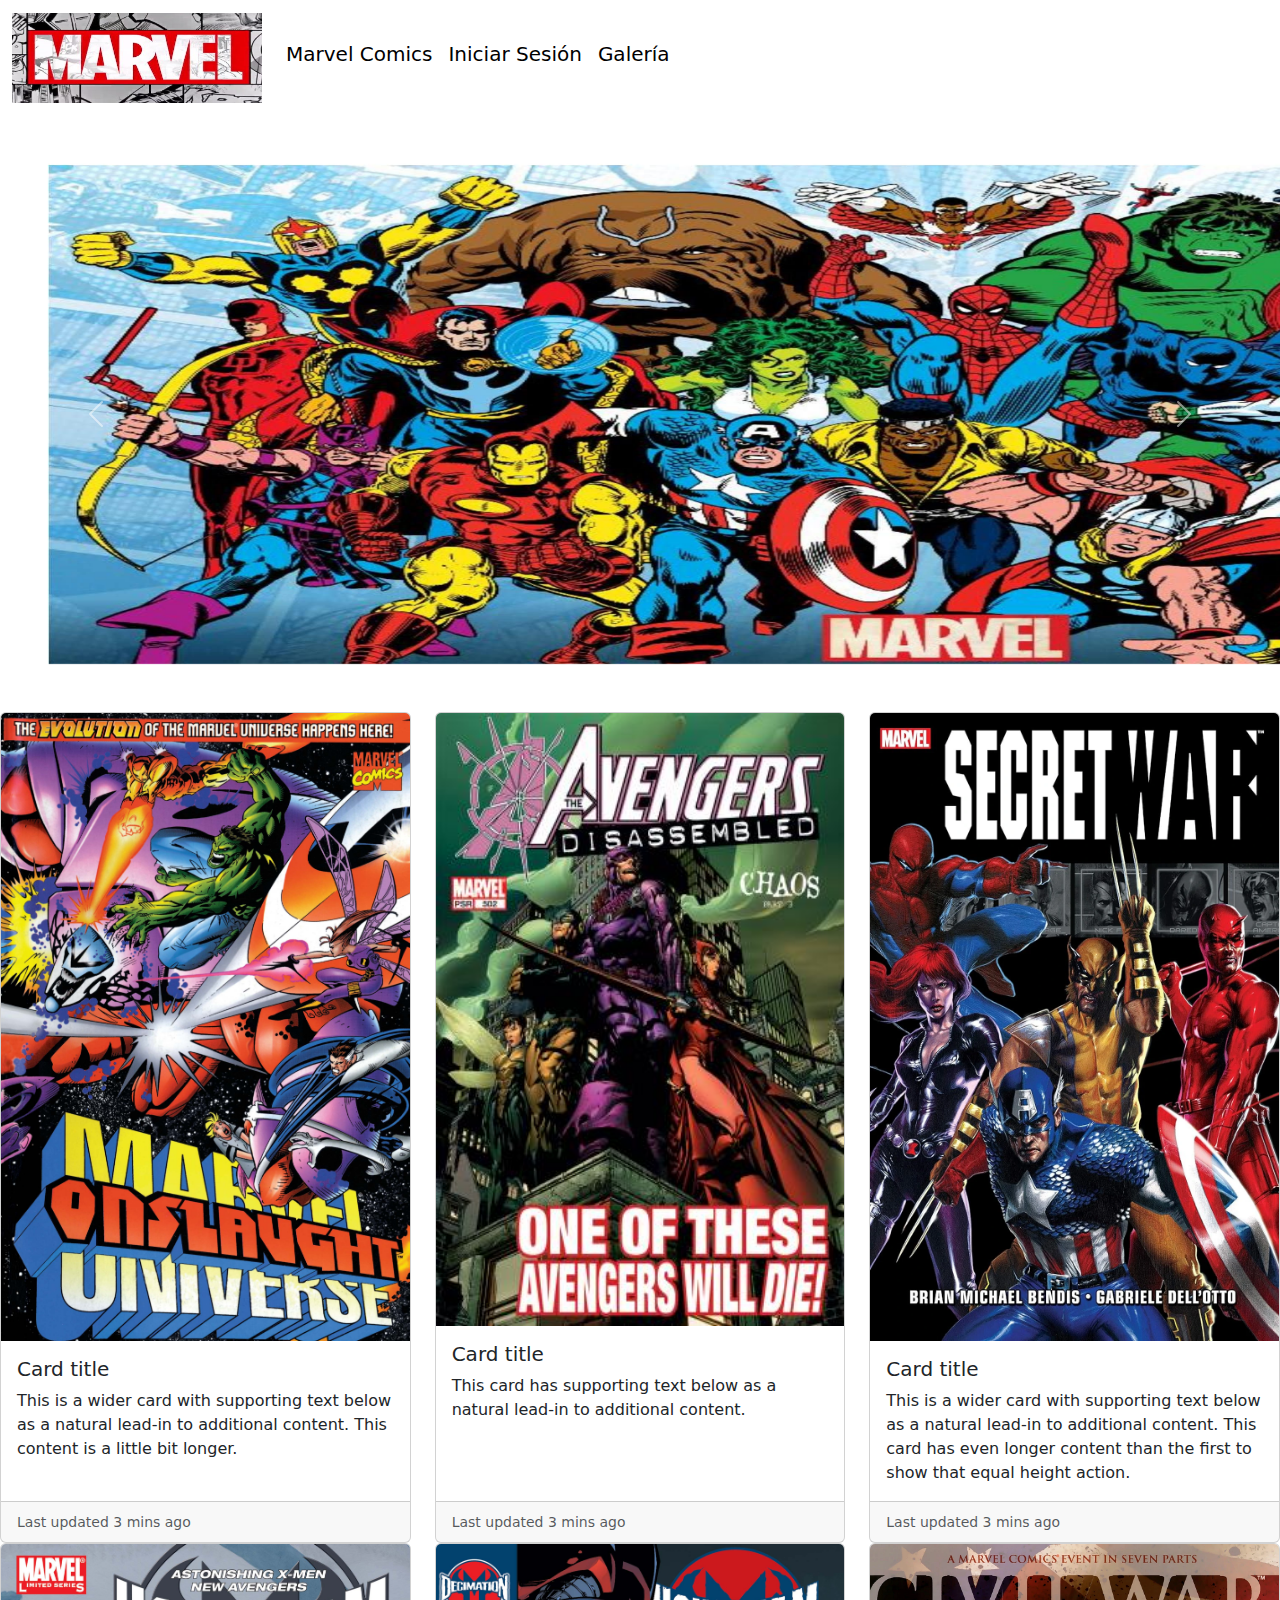
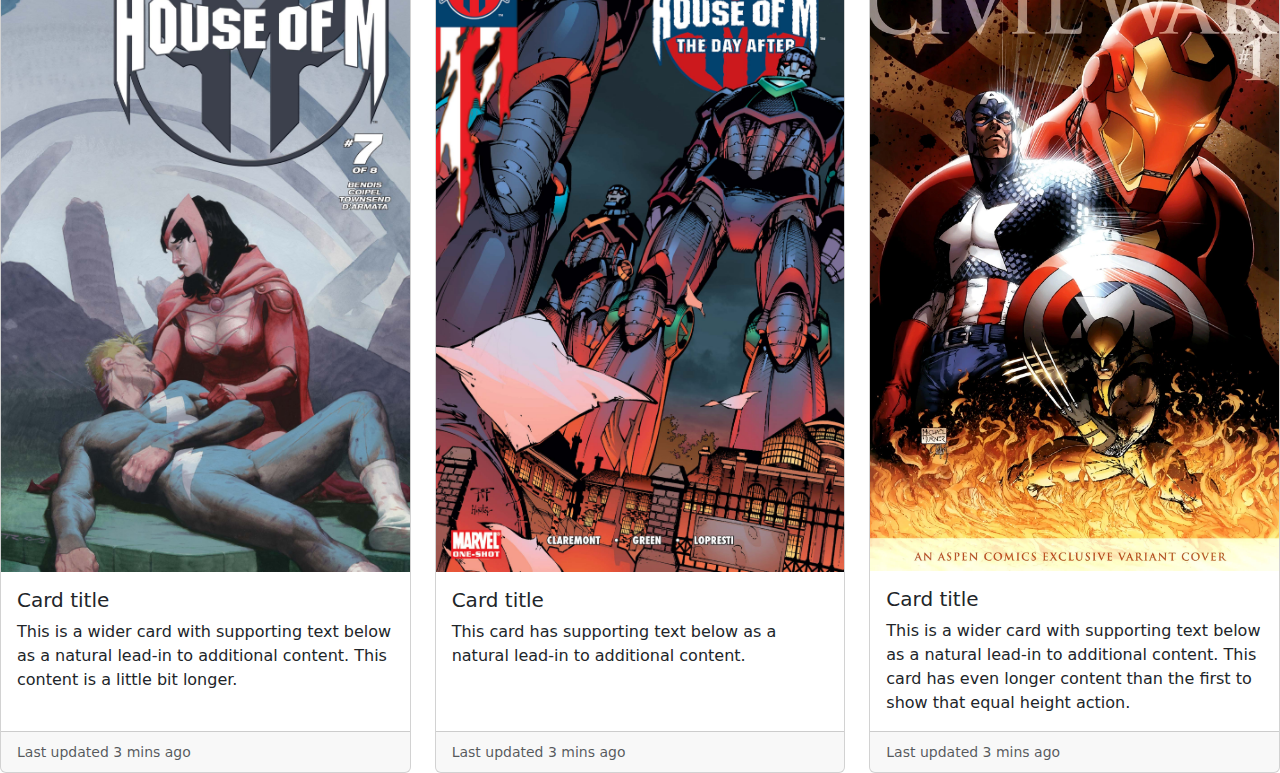
==== galeria.html @ 68b7de17 "Estructura base lista" ====
<!DOCTYPE html>
<html lang="en">
<head>
    <meta name="Authot" content="DCaceres"/>
    <meta charset="UTF-8">
    <meta name="viewport" content="width=device-width, initial-scale=1.0">
    <title>Index</title>
    <link href="css/estilos.css" rel="stylesheet"  type="text/css"/> 
    <link href="https://cdn.jsdelivr.net/npm/bootstrap@5.3.3/dist/css/bootstrap.min.css" rel="stylesheet" integrity="sha384-QWTKZyjpPEjISv5WaRU9OFeRpok6YctnYmDr5pNlyT2bRjXh0JMhjY6hW+ALEwIH" crossorigin="anonymous"/>
</head>
<body>

  <nav class="navbar navbar-expand-lg bg-white" >
    <div class="container-fluid">
      <a class="navbar-brand" href="index.html">
        <img src="imagenes/logo.jpg" width="250" height="90"/>
      </a>
      <button class="navbar-toggler" type="button" data-bs-toggle="collapse" data-bs-target="#navbarNavAltMarkup" aria-controls="navbarNavAltMarkup" aria-expanded="false" aria-label="Toggle navigation">
        <span class="navbar-toggler-icon"></span>
      </button>
      <div class="collapse navbar-collapse" id="navbarNavAltMarkup">
        <div class="navbar-nav">
          <a class="nav-link active"><h5>Marvel Comics</h5></a>
          <a class="nav-link active" href="login.html"><h5>Iniciar Sesión</h5></a>
          <a class="nav-link active" href="galeria.html"><h5>Galería</h5></a>
        </div>
      </div>
    </div>
  </nav>

  <div id="carouselExample" class="carousel slide">
    <div class="carousel-inner">
      <div class="carousel-item active p-5">
        <img src="imagenes/imagen1.jpg" width="1800" height="500"  alt="No encontrado">
      </div>
      <div class="carousel-item p-5">
        <img src="imagenes/imagen2.webp" width="1800" height="500" alt="No encontrado">
      </div>
      <div class="carousel-item p-5">
        <img src="imagenes/imagen3.jpg" width="1800" height="500" alt="No encontrado">
      </div>
    </div>
    <button class="carousel-control-prev" type="button" data-bs-target="#carouselExample" data-bs-slide="prev">
      <span class="carousel-control-prev-icon" aria-hidden="true"></span>
      <span class="visually-hidden">Previous</span>
    </button>
    <button class="carousel-control-next" type="button" data-bs-target="#carouselExample" data-bs-slide="next">
      <span class="carousel-control-next-icon" aria-hidden="true"></span>
      <span class="visually-hidden">Next</span>
    </button>
  </div>


  <div class="row row-cols-1 row-cols-md-3 g-4">
    <div class="col">
      <div class="card h-100">
        <img src="imagenes/productos/producto1.jpg" class="card-img-top" alt="...">
        <div class="card-body">
          <h5 class="card-title">Card title</h5>
          <p class="card-text">This is a wider card with supporting text below as a natural lead-in to additional content. This content is a little bit longer.</p>
        </div>
        <div class="card-footer">
          <small class="text-body-secondary">Last updated 3 mins ago</small>
        </div>
      </div>
    </div>
    <div class="col">
      <div class="card h-100">
        <img src="imagenes/productos/producto2.jpg" class="card-img-top" alt="...">
        <div class="card-body">
          <h5 class="card-title">Card title</h5>
          <p class="card-text">This card has supporting text below as a natural lead-in to additional content.</p>
        </div>
        <div class="card-footer">
          <small class="text-body-secondary">Last updated 3 mins ago</small>
        </div>
      </div>
    </div>
    <div class="col">
      <div class="card h-100">
        <img src="imagenes/productos/producto3.webp" class="card-img-top" alt="...">
        <div class="card-body">
          <h5 class="card-title">Card title</h5>
          <p class="card-text">This is a wider card with supporting text below as a natural lead-in to additional content. This card has even longer content than the first to show that equal height action.</p>
        </div>
        <div class="card-footer">
          <small class="text-body-secondary">Last updated 3 mins ago</small>
        </div>
      </div>
    </div>
  </div>

  <div class="row row-cols-1 row-cols-md-3 g-4">
    <div class="col">
      <div class="card h-100">
        <img src="imagenes/productos/producto4.jpg" class="card-img-top" alt="...">
        <div class="card-body">
          <h5 class="card-title">Card title</h5>
          <p class="card-text">This is a wider card with supporting text below as a natural lead-in to additional content. This content is a little bit longer.</p>
        </div>
        <div class="card-footer">
          <small class="text-body-secondary">Last updated 3 mins ago</small>
        </div>
      </div>
    </div>
    <div class="col">
      <div class="card h-100">
        <img src="imagenes/productos/producto5.jpg" class="card-img-top" alt="...">
        <div class="card-body">
          <h5 class="card-title">Card title</h5>
          <p class="card-text">This card has supporting text below as a natural lead-in to additional content.</p>
        </div>
        <div class="card-footer">
          <small class="text-body-secondary">Last updated 3 mins ago</small>
        </div>
      </div>
    </div>
    <div class="col">
      <div class="card h-100">
        <img src="imagenes/productos/producto6.webp" class="card-img-top" alt="...">
        <div class="card-body">
          <h5 class="card-title">Card title</h5>
          <p class="card-text">This is a wider card with supporting text below as a natural lead-in to additional content. This card has even longer content than the first to show that equal height action.</p>
        </div>
        <div class="card-footer">
          <small class="text-body-secondary">Last updated 3 mins ago</small>
        </div>
      </div>
    </div>
  </div>



    

    <script src="https://cdn.jsdelivr.net/npm/bootstrap@5.3.3/dist/js/bootstrap.bundle.min.js" integrity="sha384-YvpcrYf0tY3lHB60NNkmXc5s9fDVZLESaAA55NDzOxhy9GkcIdslK1eN7N6jIeHz" crossorigin="anonymous"></script>

</body>
</html>
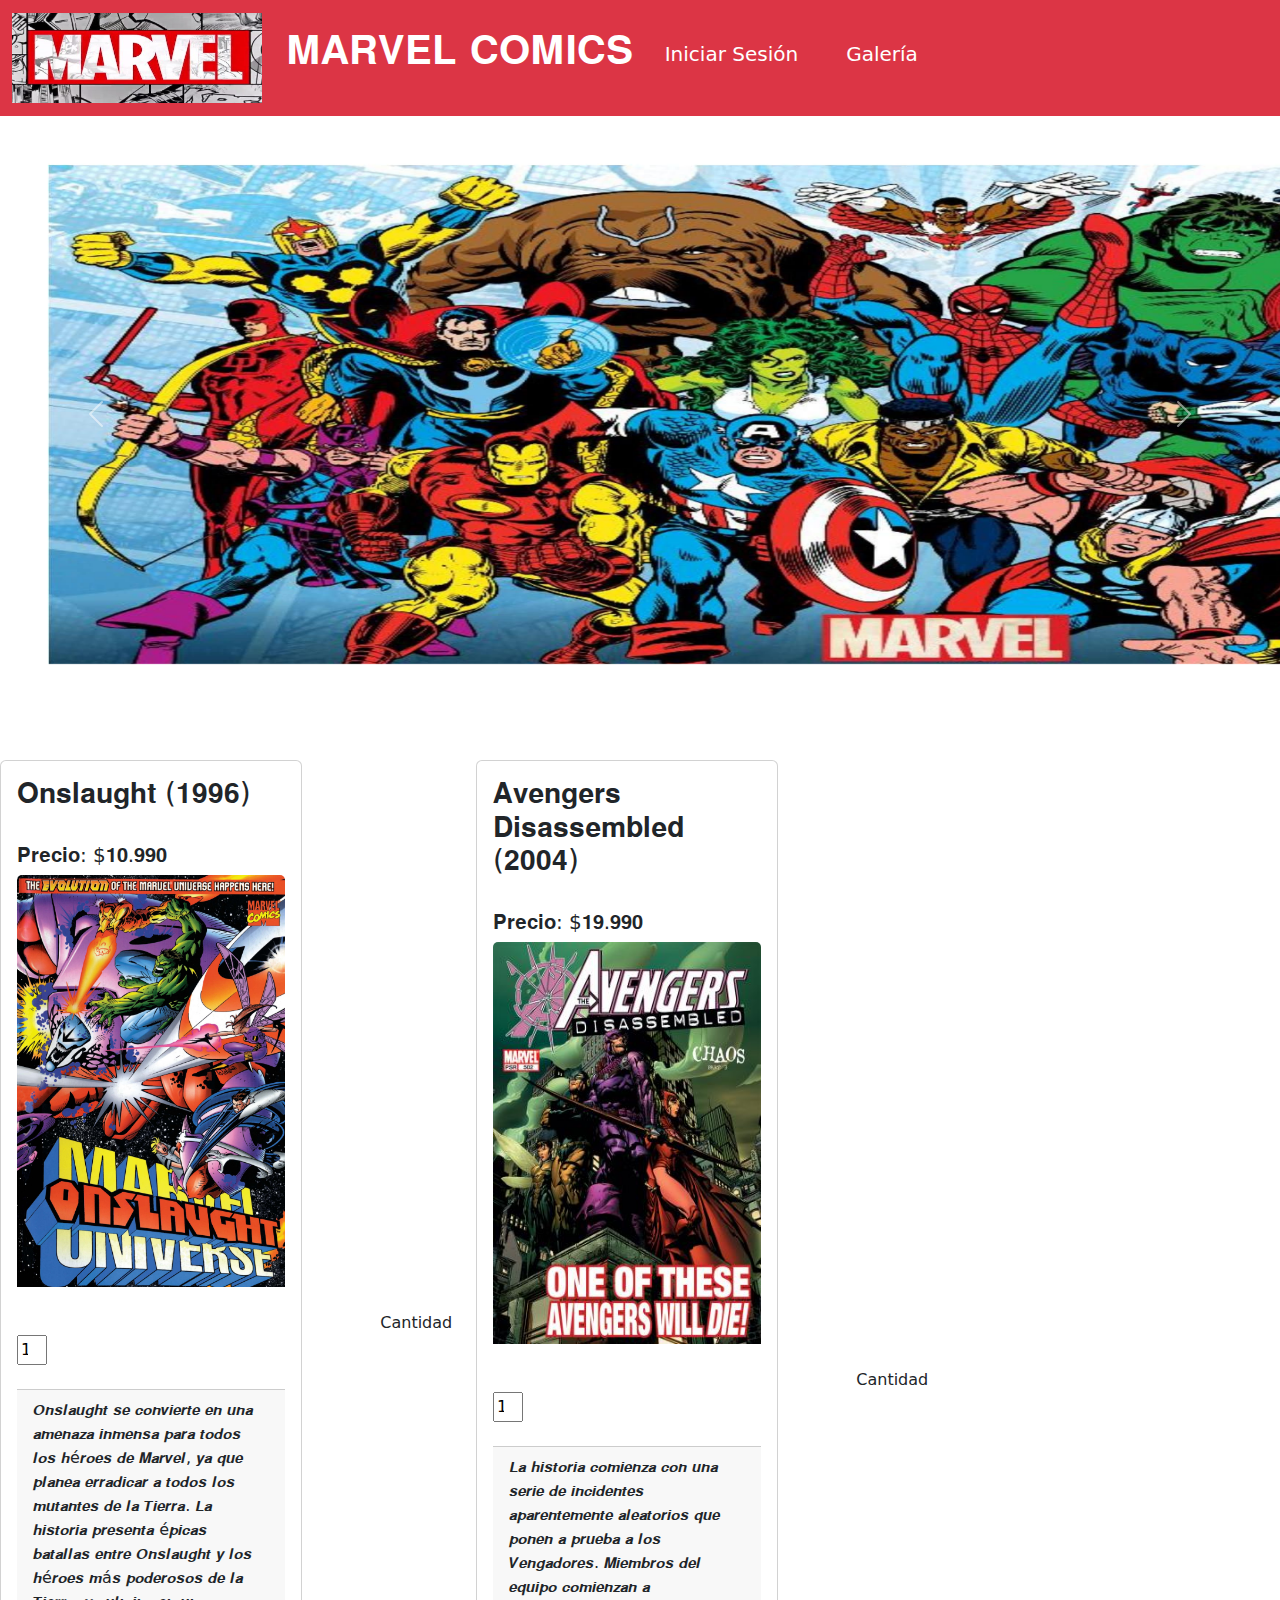
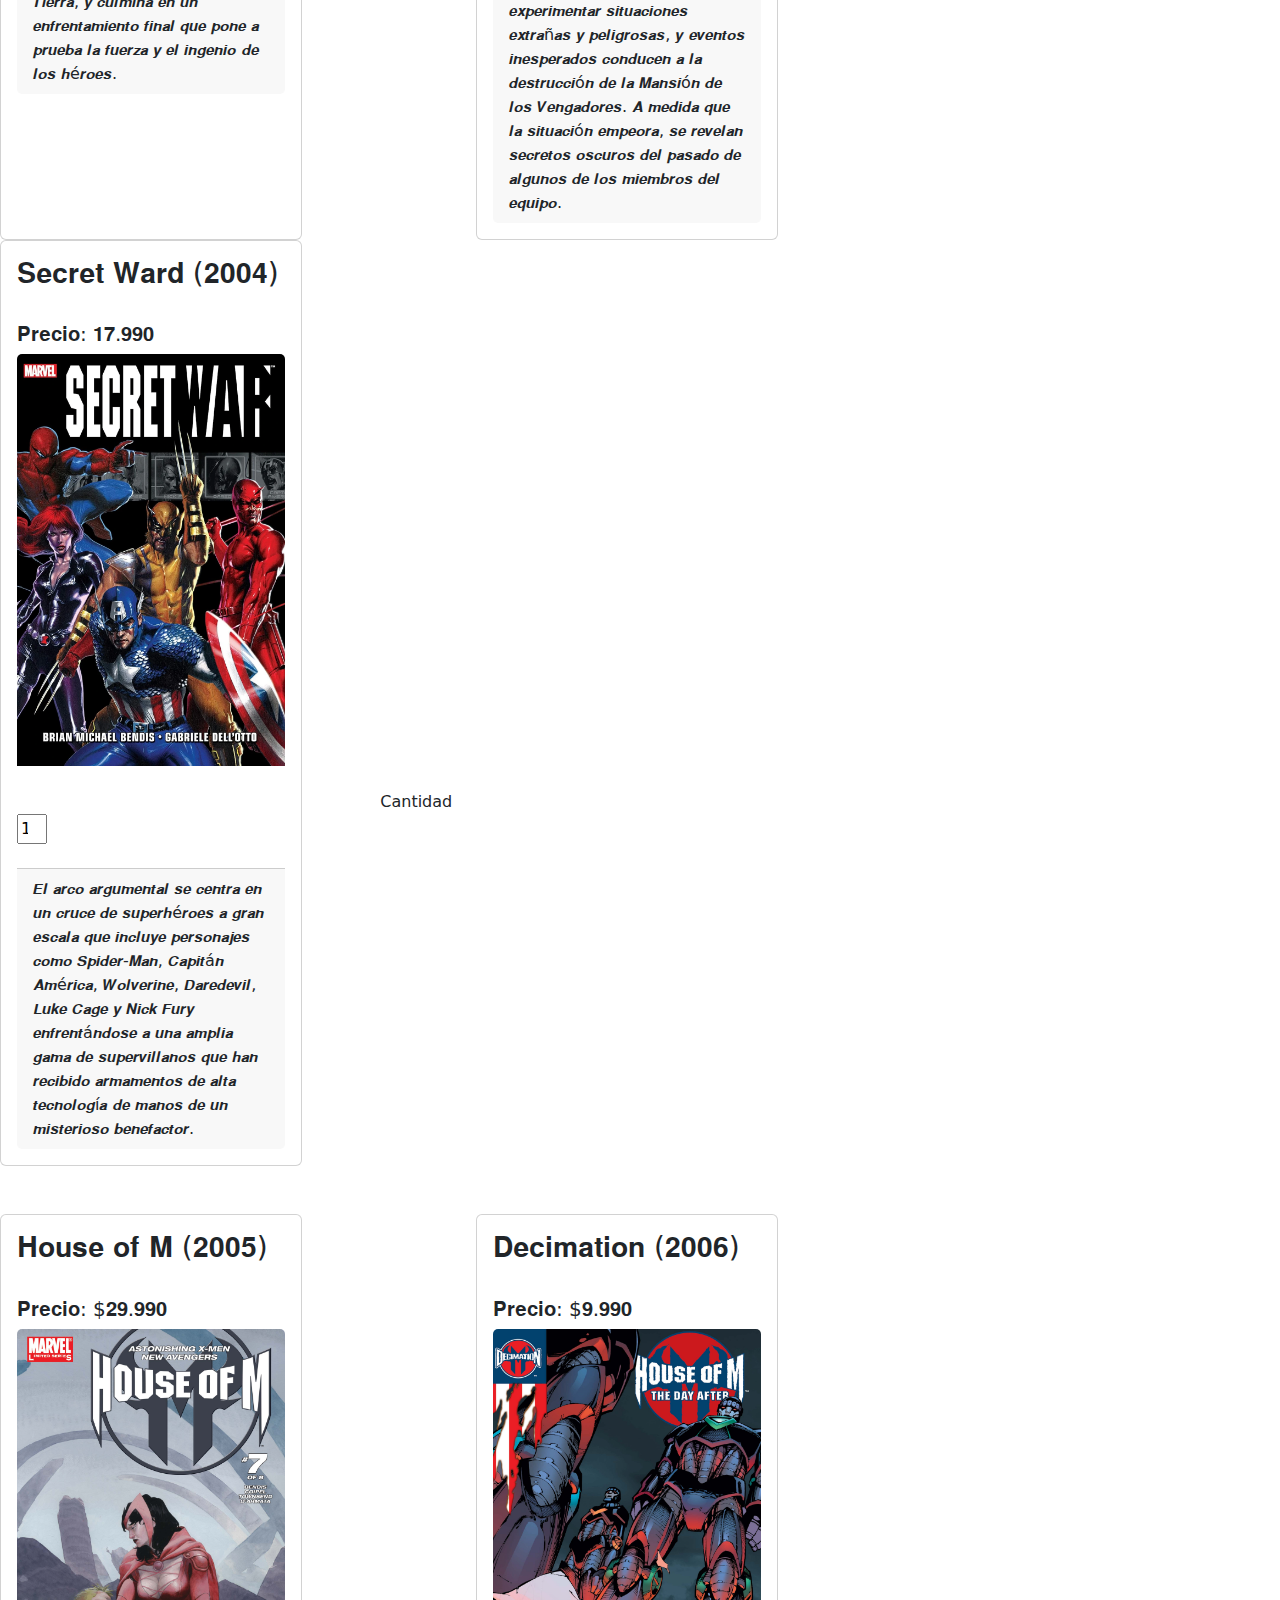
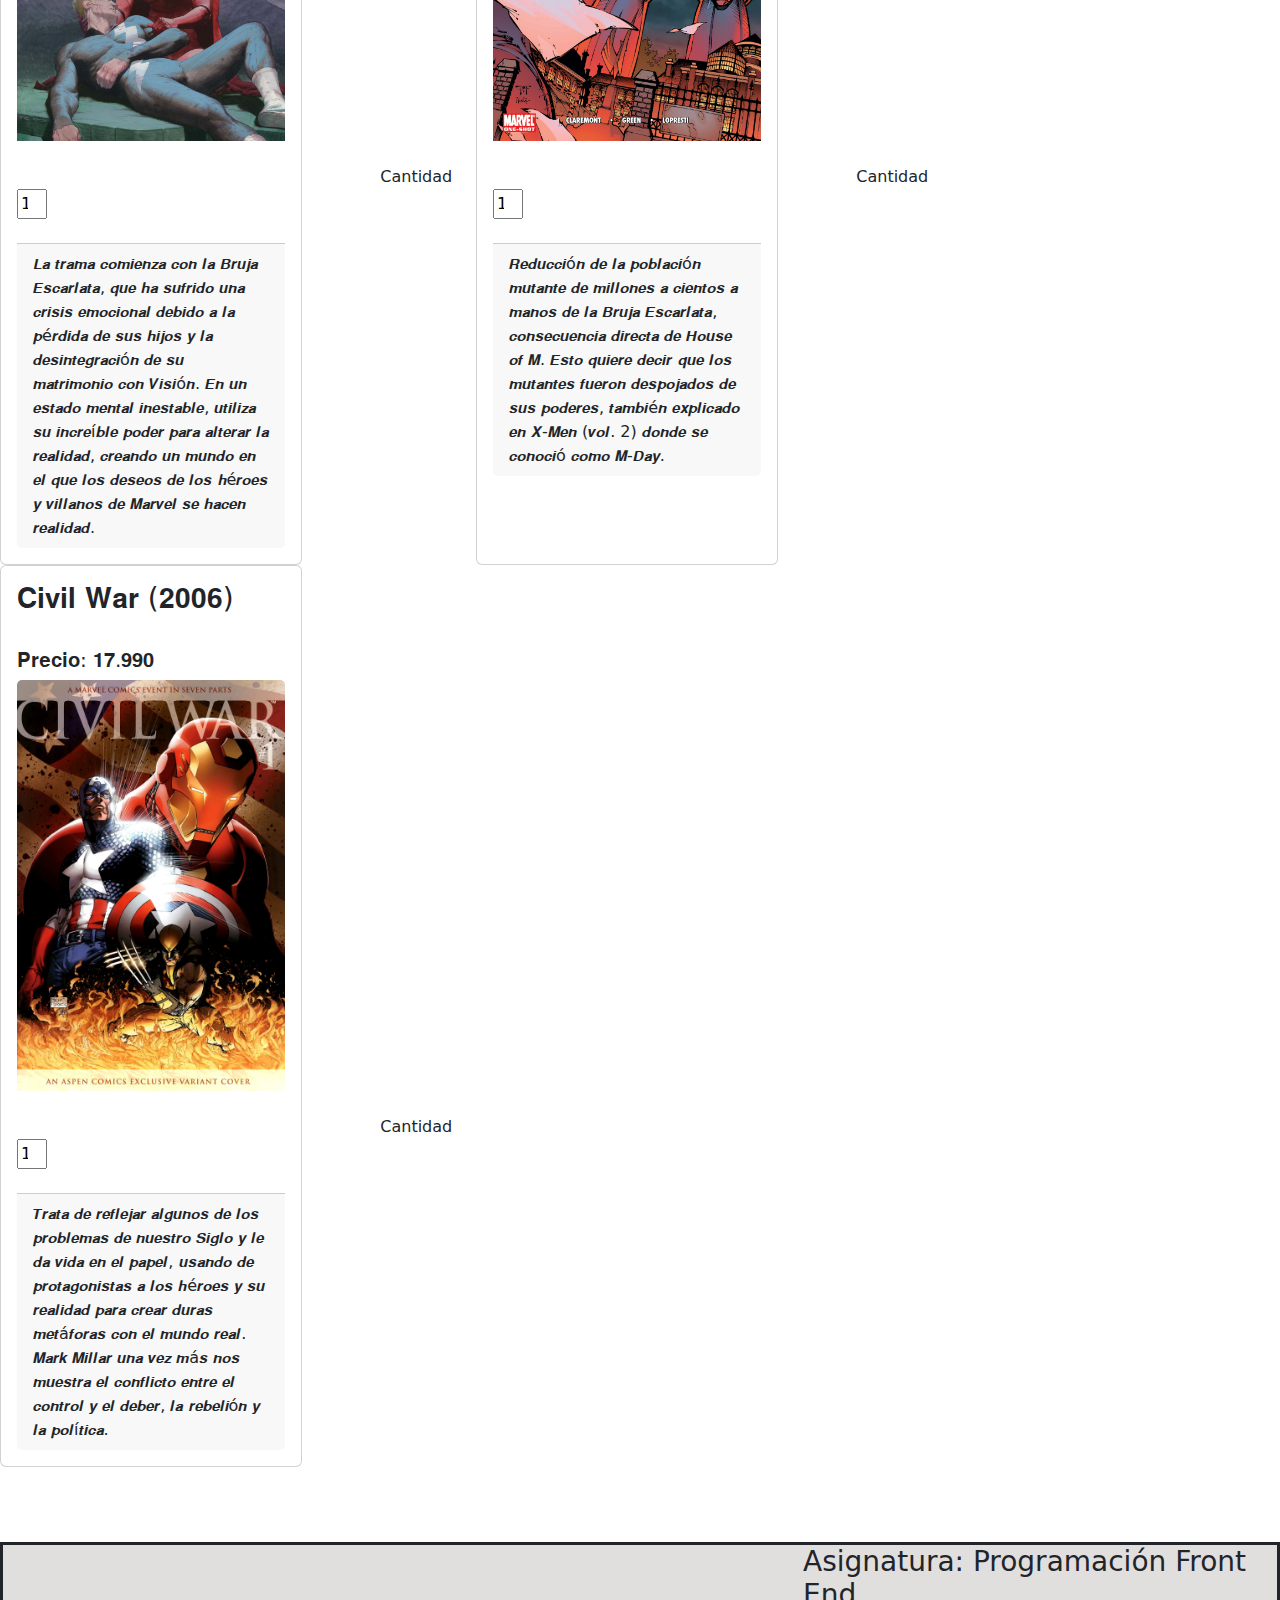
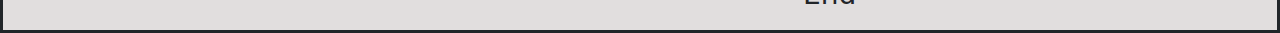
==== commit 0640d5f6: "Segundo Avance listo" ====
--- a/galeria.html
+++ b/galeria.html
@@ -10,7 +10,7 @@
 </head>
 <body>
 
-  <nav class="navbar navbar-expand-lg bg-white" >
+  <nav class="navbar navbar-expand-lg bg-danger" >
     <div class="container-fluid">
       <a class="navbar-brand" href="index.html">
         <img src="imagenes/logo.jpg" width="250" height="90"/>
@@ -20,9 +20,9 @@
       </button>
       <div class="collapse navbar-collapse" id="navbarNavAltMarkup">
         <div class="navbar-nav">
-          <a class="nav-link active"><h5>Marvel Comics</h5></a>
-          <a class="nav-link active" href="login.html"><h5>Iniciar Sesión</h5></a>
-          <a class="nav-link active" href="galeria.html"><h5>Galería</h5></a>
+          <a class="nav-link active text-white"><h1>𝐌𝐀𝐑𝐕𝐄𝐋 𝐂𝐎𝐌𝐈𝐂𝐒</h1></a>
+          <a class="nav-link active text-white p-4" href="login.html"><h5>Iniciar Sesión</h5></a>
+          <a class="nav-link active text-white p-4" href="galeria.html"><h5>Galería</h5></a>
         </div>
       </div>
     </div>
@@ -51,79 +51,121 @@
   </div>
 
 
-  <div class="row row-cols-1 row-cols-md-3 g-4">
+  <div class="row row-cols-1 row-cols-md-4 pt-5">
     <div class="col">
       <div class="card h-100">
-        <img src="imagenes/productos/producto1.jpg" class="card-img-top" alt="...">
         <div class="card-body">
-          <h5 class="card-title">Card title</h5>
-          <p class="card-text">This is a wider card with supporting text below as a natural lead-in to additional content. This content is a little bit longer.</p>
+          <h3 class="card-title">𝐎𝐧𝐬𝐥𝐚𝐮𝐠𝐡𝐭 (𝟏𝟗𝟗𝟔)</h3>
+          <br>
+          <h5 class="car text">𝐏𝐫𝐞𝐜𝐢𝐨: $𝟏𝟎.𝟗𝟗𝟎</h5>
+        <img src="imagenes/productos/producto1.jpg" class="card-img-top" alt="No encontrado">
+        <br>
+        <br>
+        <label for="cantidad">⠀⠀⠀⠀⠀⠀⠀⠀⠀⠀⠀⠀⠀⠀⠀⠀⠀⠀⠀⠀⠀⠀⠀⠀⠀⠀⠀⠀⠀⠀⠀Cantidad</label>
+        <input type="number" id="cantidad" name="cantidad" min="1" value="1" style="width: 30px;">
+        <br>
+        <br>
+        <div class="card-footer">
+          <p class="card-text">𝙊𝙣𝙨𝙡𝙖𝙪𝙜𝙝𝙩 𝙨𝙚 𝙘𝙤𝙣𝙫𝙞𝙚𝙧𝙩𝙚 𝙚𝙣 𝙪𝙣𝙖 𝙖𝙢𝙚𝙣𝙖𝙯𝙖 𝙞𝙣𝙢𝙚𝙣𝙨𝙖 𝙥𝙖𝙧𝙖 𝙩𝙤𝙙𝙤𝙨 𝙡𝙤𝙨 𝙝é𝙧𝙤𝙚𝙨 𝙙𝙚 𝙈𝙖𝙧𝙫𝙚𝙡, 𝙮𝙖 𝙦𝙪𝙚 𝙥𝙡𝙖𝙣𝙚𝙖 𝙚𝙧𝙧𝙖𝙙𝙞𝙘𝙖𝙧 𝙖 𝙩𝙤𝙙𝙤𝙨 𝙡𝙤𝙨 𝙢𝙪𝙩𝙖𝙣𝙩𝙚𝙨 𝙙𝙚 𝙡𝙖 𝙏𝙞𝙚𝙧𝙧𝙖. 𝙇𝙖 𝙝𝙞𝙨𝙩𝙤𝙧𝙞𝙖 𝙥𝙧𝙚𝙨𝙚𝙣𝙩𝙖 é𝙥𝙞𝙘𝙖𝙨 𝙗𝙖𝙩𝙖𝙡𝙡𝙖𝙨 𝙚𝙣𝙩𝙧𝙚 𝙊𝙣𝙨𝙡𝙖𝙪𝙜𝙝𝙩 𝙮 𝙡𝙤𝙨 𝙝é𝙧𝙤𝙚𝙨 𝙢á𝙨 𝙥𝙤𝙙𝙚𝙧𝙤𝙨𝙤𝙨 𝙙𝙚 𝙡𝙖 𝙏𝙞𝙚𝙧𝙧𝙖, 𝙮 𝙘𝙪𝙡𝙢𝙞𝙣𝙖 𝙚𝙣 𝙪𝙣 𝙚𝙣𝙛𝙧𝙚𝙣𝙩𝙖𝙢𝙞𝙚𝙣𝙩𝙤 𝙛𝙞𝙣𝙖𝙡 𝙦𝙪𝙚 𝙥𝙤𝙣𝙚 𝙖 𝙥𝙧𝙪𝙚𝙗𝙖 𝙡𝙖 𝙛𝙪𝙚𝙧𝙯𝙖 𝙮 𝙚𝙡 𝙞𝙣𝙜𝙚𝙣𝙞𝙤 𝙙𝙚 𝙡𝙤𝙨 𝙝é𝙧𝙤𝙚𝙨.</p>
         </div>
-        <div class="card-footer">
-          <small class="text-body-secondary">Last updated 3 mins ago</small>
         </div>
       </div>
     </div>
     <div class="col">
       <div class="card h-100">
-        <img src="imagenes/productos/producto2.jpg" class="card-img-top" alt="...">
         <div class="card-body">
-          <h5 class="card-title">Card title</h5>
-          <p class="card-text">This card has supporting text below as a natural lead-in to additional content.</p>
-        </div>
-        <div class="card-footer">
-          <small class="text-body-secondary">Last updated 3 mins ago</small>
+          <h3 class="card-title">𝐀𝐯𝐞𝐧𝐠𝐞𝐫𝐬 𝐃𝐢𝐬𝐚𝐬𝐬𝐞𝐦𝐛𝐥𝐞𝐝 (𝟐𝟎𝟎𝟒)</h3>
+          <br>
+          <h5 class="car text">𝐏𝐫𝐞𝐜𝐢𝐨: $𝟏𝟗.𝟗𝟗𝟎</h5>
+        <img src="imagenes/productos/producto2.jpg" class="card-img-top" alt="No encontrado">
+        <br>
+        <br>
+        <label for="cantidad">⠀⠀⠀⠀⠀⠀⠀⠀⠀⠀⠀⠀⠀⠀⠀⠀⠀⠀⠀⠀⠀⠀⠀⠀⠀⠀⠀⠀⠀⠀⠀Cantidad</label>
+        <input type="number" id="cantidad" name="cantidad" min="1" value="1" style="width: 30px;">
+        <br>
+        <br>
+          <div class="card-footer">
+            <p class="card-text">𝙇𝙖 𝙝𝙞𝙨𝙩𝙤𝙧𝙞𝙖 𝙘𝙤𝙢𝙞𝙚𝙣𝙯𝙖 𝙘𝙤𝙣 𝙪𝙣𝙖 𝙨𝙚𝙧𝙞𝙚 𝙙𝙚 𝙞𝙣𝙘𝙞𝙙𝙚𝙣𝙩𝙚𝙨 𝙖𝙥𝙖𝙧𝙚𝙣𝙩𝙚𝙢𝙚𝙣𝙩𝙚 𝙖𝙡𝙚𝙖𝙩𝙤𝙧𝙞𝙤𝙨 𝙦𝙪𝙚 𝙥𝙤𝙣𝙚𝙣 𝙖 𝙥𝙧𝙪𝙚𝙗𝙖 𝙖 𝙡𝙤𝙨 𝙑𝙚𝙣𝙜𝙖𝙙𝙤𝙧𝙚𝙨. 𝙈𝙞𝙚𝙢𝙗𝙧𝙤𝙨 𝙙𝙚𝙡 𝙚𝙦𝙪𝙞𝙥𝙤 𝙘𝙤𝙢𝙞𝙚𝙣𝙯𝙖𝙣 𝙖 𝙚𝙭𝙥𝙚𝙧𝙞𝙢𝙚𝙣𝙩𝙖𝙧 𝙨𝙞𝙩𝙪𝙖𝙘𝙞𝙤𝙣𝙚𝙨 𝙚𝙭𝙩𝙧𝙖ñ𝙖𝙨 𝙮 𝙥𝙚𝙡𝙞𝙜𝙧𝙤𝙨𝙖𝙨, 𝙮 𝙚𝙫𝙚𝙣𝙩𝙤𝙨 𝙞𝙣𝙚𝙨𝙥𝙚𝙧𝙖𝙙𝙤𝙨 𝙘𝙤𝙣𝙙𝙪𝙘𝙚𝙣 𝙖 𝙡𝙖 𝙙𝙚𝙨𝙩𝙧𝙪𝙘𝙘𝙞ó𝙣 𝙙𝙚 𝙡𝙖 𝙈𝙖𝙣𝙨𝙞ó𝙣 𝙙𝙚 𝙡𝙤𝙨 𝙑𝙚𝙣𝙜𝙖𝙙𝙤𝙧𝙚𝙨. 𝘼 𝙢𝙚𝙙𝙞𝙙𝙖 𝙦𝙪𝙚 𝙡𝙖 𝙨𝙞𝙩𝙪𝙖𝙘𝙞ó𝙣 𝙚𝙢𝙥𝙚𝙤𝙧𝙖, 𝙨𝙚 𝙧𝙚𝙫𝙚𝙡𝙖𝙣 𝙨𝙚𝙘𝙧𝙚𝙩𝙤𝙨 𝙤𝙨𝙘𝙪𝙧𝙤𝙨 𝙙𝙚𝙡 𝙥𝙖𝙨𝙖𝙙𝙤 𝙙𝙚 𝙖𝙡𝙜𝙪𝙣𝙤𝙨 𝙙𝙚 𝙡𝙤𝙨 𝙢𝙞𝙚𝙢𝙗𝙧𝙤𝙨 𝙙𝙚𝙡 𝙚𝙦𝙪𝙞𝙥𝙤.</p>
+          </div>
         </div>
       </div>
     </div>
     <div class="col">
       <div class="card h-100">
-        <img src="imagenes/productos/producto3.webp" class="card-img-top" alt="...">
         <div class="card-body">
-          <h5 class="card-title">Card title</h5>
-          <p class="card-text">This is a wider card with supporting text below as a natural lead-in to additional content. This card has even longer content than the first to show that equal height action.</p>
+          <h3 class="card-title">𝐒𝐞𝐜𝐫𝐞𝐭 𝐖𝐚𝐫𝐝 (𝟐𝟎𝟎𝟒)</h3>
+          <br>
+          <h5 class="car text">𝐏𝐫𝐞𝐜𝐢𝐨: 𝟏𝟕.𝟗𝟗𝟎</h5>
+        <img src="imagenes/productos/producto3.webp" class="card-img-top" alt="No encontrado">
+        <br>
+        <br>
+        <label for="cantidad">⠀⠀⠀⠀⠀⠀⠀⠀⠀⠀⠀⠀⠀⠀⠀⠀⠀⠀⠀⠀⠀⠀⠀⠀⠀⠀⠀⠀⠀⠀⠀Cantidad</label>
+        <input type="number" id="cantidad" name="cantidad" min="1" value="1" style="width: 30px;">
+        <br>
+        <br>
+        <div class="card-footer">
+          <p class="card-text">𝙀𝙡 𝙖𝙧𝙘𝙤 𝙖𝙧𝙜𝙪𝙢𝙚𝙣𝙩𝙖𝙡 𝙨𝙚 𝙘𝙚𝙣𝙩𝙧𝙖 𝙚𝙣 𝙪𝙣 𝙘𝙧𝙪𝙘𝙚 𝙙𝙚 𝙨𝙪𝙥𝙚𝙧𝙝é𝙧𝙤𝙚𝙨 𝙖 𝙜𝙧𝙖𝙣 𝙚𝙨𝙘𝙖𝙡𝙖 𝙦𝙪𝙚 𝙞𝙣𝙘𝙡𝙪𝙮𝙚 𝙥𝙚𝙧𝙨𝙤𝙣𝙖𝙟𝙚𝙨 𝙘𝙤𝙢𝙤 𝙎𝙥𝙞𝙙𝙚𝙧-𝙈𝙖𝙣, 𝘾𝙖𝙥𝙞𝙩á𝙣 𝘼𝙢é𝙧𝙞𝙘𝙖, 𝙒𝙤𝙡𝙫𝙚𝙧𝙞𝙣𝙚, 𝘿𝙖𝙧𝙚𝙙𝙚𝙫𝙞𝙡, 𝙇𝙪𝙠𝙚 𝘾𝙖𝙜𝙚 𝙮 𝙉𝙞𝙘𝙠 𝙁𝙪𝙧𝙮 𝙚𝙣𝙛𝙧𝙚𝙣𝙩á𝙣𝙙𝙤𝙨𝙚 𝙖 𝙪𝙣𝙖 𝙖𝙢𝙥𝙡𝙞𝙖 𝙜𝙖𝙢𝙖 𝙙𝙚 𝙨𝙪𝙥𝙚𝙧𝙫𝙞𝙡𝙡𝙖𝙣𝙤𝙨 𝙦𝙪𝙚 𝙝𝙖𝙣 𝙧𝙚𝙘𝙞𝙗𝙞𝙙𝙤 𝙖𝙧𝙢𝙖𝙢𝙚𝙣𝙩𝙤𝙨 𝙙𝙚 𝙖𝙡𝙩𝙖 𝙩𝙚𝙘𝙣𝙤𝙡𝙤𝙜í𝙖 𝙙𝙚 𝙢𝙖𝙣𝙤𝙨 𝙙𝙚 𝙪𝙣 𝙢𝙞𝙨𝙩𝙚𝙧𝙞𝙤𝙨𝙤 𝙗𝙚𝙣𝙚𝙛𝙖𝙘𝙩𝙤𝙧.</p>
         </div>
-        <div class="card-footer">
-          <small class="text-body-secondary">Last updated 3 mins ago</small>
         </div>
       </div>
     </div>
   </div>
 
-  <div class="row row-cols-1 row-cols-md-3 g-4">
+  <div class="row row-cols-1 row-cols-md-4 g-10 pt-5">
     <div class="col">
       <div class="card h-100">
-        <img src="imagenes/productos/producto4.jpg" class="card-img-top" alt="...">
         <div class="card-body">
-          <h5 class="card-title">Card title</h5>
-          <p class="card-text">This is a wider card with supporting text below as a natural lead-in to additional content. This content is a little bit longer.</p>
+          <h3 class="card-title">𝐇𝐨𝐮𝐬𝐞 𝐨𝐟 𝐌 (𝟐𝟎𝟎𝟓)</h3>
+          <br>
+          <h5 class="car text">𝐏𝐫𝐞𝐜𝐢𝐨: $𝟐𝟗.𝟗𝟗𝟎</h5>
+        <img src="imagenes/productos/producto4.jpg" class="card-img-top" alt="No encontrado">
+        <br>
+        <br>
+        <label for="cantidad">⠀⠀⠀⠀⠀⠀⠀⠀⠀⠀⠀⠀⠀⠀⠀⠀⠀⠀⠀⠀⠀⠀⠀⠀⠀⠀⠀⠀⠀⠀⠀Cantidad</label>
+        <input type="number" id="cantidad" name="cantidad" min="1" value="1" style="width: 30px;">
+        <br>
+        <br>
+        <div class="card-footer">
+          <p class="card-text"> 𝙇𝙖 𝙩𝙧𝙖𝙢𝙖 𝙘𝙤𝙢𝙞𝙚𝙣𝙯𝙖 𝙘𝙤𝙣 𝙡𝙖 𝘽𝙧𝙪𝙟𝙖 𝙀𝙨𝙘𝙖𝙧𝙡𝙖𝙩𝙖, 𝙦𝙪𝙚 𝙝𝙖 𝙨𝙪𝙛𝙧𝙞𝙙𝙤 𝙪𝙣𝙖 𝙘𝙧𝙞𝙨𝙞𝙨 𝙚𝙢𝙤𝙘𝙞𝙤𝙣𝙖𝙡 𝙙𝙚𝙗𝙞𝙙𝙤 𝙖 𝙡𝙖 𝙥é𝙧𝙙𝙞𝙙𝙖 𝙙𝙚 𝙨𝙪𝙨 𝙝𝙞𝙟𝙤𝙨 𝙮 𝙡𝙖 𝙙𝙚𝙨𝙞𝙣𝙩𝙚𝙜𝙧𝙖𝙘𝙞ó𝙣 𝙙𝙚 𝙨𝙪 𝙢𝙖𝙩𝙧𝙞𝙢𝙤𝙣𝙞𝙤 𝙘𝙤𝙣 𝙑𝙞𝙨𝙞ó𝙣. 𝙀𝙣 𝙪𝙣 𝙚𝙨𝙩𝙖𝙙𝙤 𝙢𝙚𝙣𝙩𝙖𝙡 𝙞𝙣𝙚𝙨𝙩𝙖𝙗𝙡𝙚, 𝙪𝙩𝙞𝙡𝙞𝙯𝙖 𝙨𝙪 𝙞𝙣𝙘𝙧𝙚í𝙗𝙡𝙚 𝙥𝙤𝙙𝙚𝙧 𝙥𝙖𝙧𝙖 𝙖𝙡𝙩𝙚𝙧𝙖𝙧 𝙡𝙖 𝙧𝙚𝙖𝙡𝙞𝙙𝙖𝙙, 𝙘𝙧𝙚𝙖𝙣𝙙𝙤 𝙪𝙣 𝙢𝙪𝙣𝙙𝙤 𝙚𝙣 𝙚𝙡 𝙦𝙪𝙚 𝙡𝙤𝙨 𝙙𝙚𝙨𝙚𝙤𝙨 𝙙𝙚 𝙡𝙤𝙨 𝙝é𝙧𝙤𝙚𝙨 𝙮 𝙫𝙞𝙡𝙡𝙖𝙣𝙤𝙨 𝙙𝙚 𝙈𝙖𝙧𝙫𝙚𝙡 𝙨𝙚 𝙝𝙖𝙘𝙚𝙣 𝙧𝙚𝙖𝙡𝙞𝙙𝙖𝙙.</p>
         </div>
-        <div class="card-footer">
-          <small class="text-body-secondary">Last updated 3 mins ago</small>
         </div>
       </div>
     </div>
     <div class="col">
       <div class="card h-100">
-        <img src="imagenes/productos/producto5.jpg" class="card-img-top" alt="...">
         <div class="card-body">
-          <h5 class="card-title">Card title</h5>
-          <p class="card-text">This card has supporting text below as a natural lead-in to additional content.</p>
-        </div>
-        <div class="card-footer">
-          <small class="text-body-secondary">Last updated 3 mins ago</small>
+          <h3 class="card-title">𝐃𝐞𝐜𝐢𝐦𝐚𝐭𝐢𝐨𝐧 (𝟐𝟎𝟎𝟔)</h3>
+          <br>
+          <h5 class="car text">𝐏𝐫𝐞𝐜𝐢𝐨: $𝟗.𝟗𝟗𝟎</h5>
+        <img src="imagenes/productos/producto5.jpg" class="card-img-top" alt="No encontrado">
+        <br>
+        <br>
+        <label for="cantidad">⠀⠀⠀⠀⠀⠀⠀⠀⠀⠀⠀⠀⠀⠀⠀⠀⠀⠀⠀⠀⠀⠀⠀⠀⠀⠀⠀⠀⠀⠀⠀Cantidad</label>
+        <input type="number" id="cantidad" name="cantidad" min="1" value="1" style="width: 30px;">
+        <br>
+        <br>
+          <div class="card-footer">
+            <p class="card-text">𝙍𝙚𝙙𝙪𝙘𝙘𝙞ó𝙣 𝙙𝙚 𝙡𝙖 𝙥𝙤𝙗𝙡𝙖𝙘𝙞ó𝙣 𝙢𝙪𝙩𝙖𝙣𝙩𝙚 𝙙𝙚 𝙢𝙞𝙡𝙡𝙤𝙣𝙚𝙨 𝙖 𝙘𝙞𝙚𝙣𝙩𝙤𝙨 𝙖 𝙢𝙖𝙣𝙤𝙨 𝙙𝙚 𝙡𝙖 𝘽𝙧𝙪𝙟𝙖 𝙀𝙨𝙘𝙖𝙧𝙡𝙖𝙩𝙖, 𝙘𝙤𝙣𝙨𝙚𝙘𝙪𝙚𝙣𝙘𝙞𝙖 𝙙𝙞𝙧𝙚𝙘𝙩𝙖 𝙙𝙚 𝙃𝙤𝙪𝙨𝙚 𝙤𝙛 𝙈. 𝙀𝙨𝙩𝙤 𝙦𝙪𝙞𝙚𝙧𝙚 𝙙𝙚𝙘𝙞𝙧 𝙦𝙪𝙚 𝙡𝙤𝙨 𝙢𝙪𝙩𝙖𝙣𝙩𝙚𝙨 𝙛𝙪𝙚𝙧𝙤𝙣 𝙙𝙚𝙨𝙥𝙤𝙟𝙖𝙙𝙤𝙨 𝙙𝙚 𝙨𝙪𝙨 𝙥𝙤𝙙𝙚𝙧𝙚𝙨, 𝙩𝙖𝙢𝙗𝙞é𝙣 𝙚𝙭𝙥𝙡𝙞𝙘𝙖𝙙𝙤 𝙚𝙣 𝙓-𝙈𝙚𝙣 (𝙫𝙤𝙡. 2) 𝙙𝙤𝙣𝙙𝙚 𝙨𝙚 𝙘𝙤𝙣𝙤𝙘𝙞ó 𝙘𝙤𝙢𝙤 𝙈-𝘿𝙖𝙮.</p>
+          </div>
         </div>
       </div>
     </div>
     <div class="col">
       <div class="card h-100">
-        <img src="imagenes/productos/producto6.webp" class="card-img-top" alt="...">
         <div class="card-body">
-          <h5 class="card-title">Card title</h5>
-          <p class="card-text">This is a wider card with supporting text below as a natural lead-in to additional content. This card has even longer content than the first to show that equal height action.</p>
+          <h3 class="card-title">𝐂𝐢𝐯𝐢𝐥 𝐖𝐚𝐫 (𝟐𝟎𝟎𝟔)</h3>
+          <br>
+          <h5 class="car text">𝐏𝐫𝐞𝐜𝐢𝐨: 𝟏𝟕.𝟗𝟗𝟎</h5>
+        <img src="imagenes/productos/producto6.webp" class="card-img-top" alt="No encontrado">
+        <br>
+        <br>
+        <label for="cantidad">⠀⠀⠀⠀⠀⠀⠀⠀⠀⠀⠀⠀⠀⠀⠀⠀⠀⠀⠀⠀⠀⠀⠀⠀⠀⠀⠀⠀⠀⠀⠀Cantidad</label>
+        <input type="number" id="cantidad" name="cantidad" min="1" value="1" style="width: 30px;">
+        <br>
+        <br>
+        <div class="card-footer">
+          <p class="card-text">𝙏𝙧𝙖𝙩𝙖 𝙙𝙚 𝙧𝙚𝙛𝙡𝙚𝙟𝙖𝙧 𝙖𝙡𝙜𝙪𝙣𝙤𝙨 𝙙𝙚 𝙡𝙤𝙨 𝙥𝙧𝙤𝙗𝙡𝙚𝙢𝙖𝙨 𝙙𝙚 𝙣𝙪𝙚𝙨𝙩𝙧𝙤 𝙎𝙞𝙜𝙡𝙤 𝙮 𝙡𝙚 𝙙𝙖 𝙫𝙞𝙙𝙖 𝙚𝙣 𝙚𝙡 𝙥𝙖𝙥𝙚𝙡, 𝙪𝙨𝙖𝙣𝙙𝙤 𝙙𝙚 𝙥𝙧𝙤𝙩𝙖𝙜𝙤𝙣𝙞𝙨𝙩𝙖𝙨 𝙖 𝙡𝙤𝙨 𝙝é𝙧𝙤𝙚𝙨 𝙮 𝙨𝙪 𝙧𝙚𝙖𝙡𝙞𝙙𝙖𝙙 𝙥𝙖𝙧𝙖 𝙘𝙧𝙚𝙖𝙧 𝙙𝙪𝙧𝙖𝙨 𝙢𝙚𝙩á𝙛𝙤𝙧𝙖𝙨 𝙘𝙤𝙣 𝙚𝙡 𝙢𝙪𝙣𝙙𝙤 𝙧𝙚𝙖𝙡. 𝙈𝙖𝙧𝙠 𝙈𝙞𝙡𝙡𝙖𝙧 𝙪𝙣𝙖 𝙫𝙚𝙯 𝙢á𝙨 𝙣𝙤𝙨 𝙢𝙪𝙚𝙨𝙩𝙧𝙖 𝙚𝙡 𝙘𝙤𝙣𝙛𝙡𝙞𝙘𝙩𝙤 𝙚𝙣𝙩𝙧𝙚 𝙚𝙡 𝙘𝙤𝙣𝙩𝙧𝙤𝙡 𝙮 𝙚𝙡 𝙙𝙚𝙗𝙚𝙧, 𝙡𝙖 𝙧𝙚𝙗𝙚𝙡𝙞ó𝙣 𝙮 𝙡𝙖 𝙥𝙤𝙡í𝙩𝙞𝙘𝙖.</p>
         </div>
-        <div class="card-footer">
-          <small class="text-body-secondary">Last updated 3 mins ago</small>
         </div>
       </div>
     </div>
@@ -131,6 +173,12 @@
 
 
 
+  <footer>
+    <nav>
+      <h3>Asignatura: Programación Front End </h3>
+    </nav>
+</footer>
+
     
 
     <script src="https://cdn.jsdelivr.net/npm/bootstrap@5.3.3/dist/js/bootstrap.bundle.min.js" integrity="sha384-YvpcrYf0tY3lHB60NNkmXc5s9fDVZLESaAA55NDzOxhy9GkcIdslK1eN7N6jIeHz" crossorigin="anonymous"></script>
--- a/css/estilos.css
+++ b/css/estilos.css
@@ -0,0 +1,17 @@
+footer{
+    padding-bottom: 10px;
+    margin-top: 75px;
+    padding-left: 800px;
+    background-color: #E1DEDE;
+    border: solid;
+}
+
+.col{
+    margin-right: 150px;
+}
+
+
+nav  h5:hover{
+    text-decoration: underline;
+    color: #00A6FF;
+}
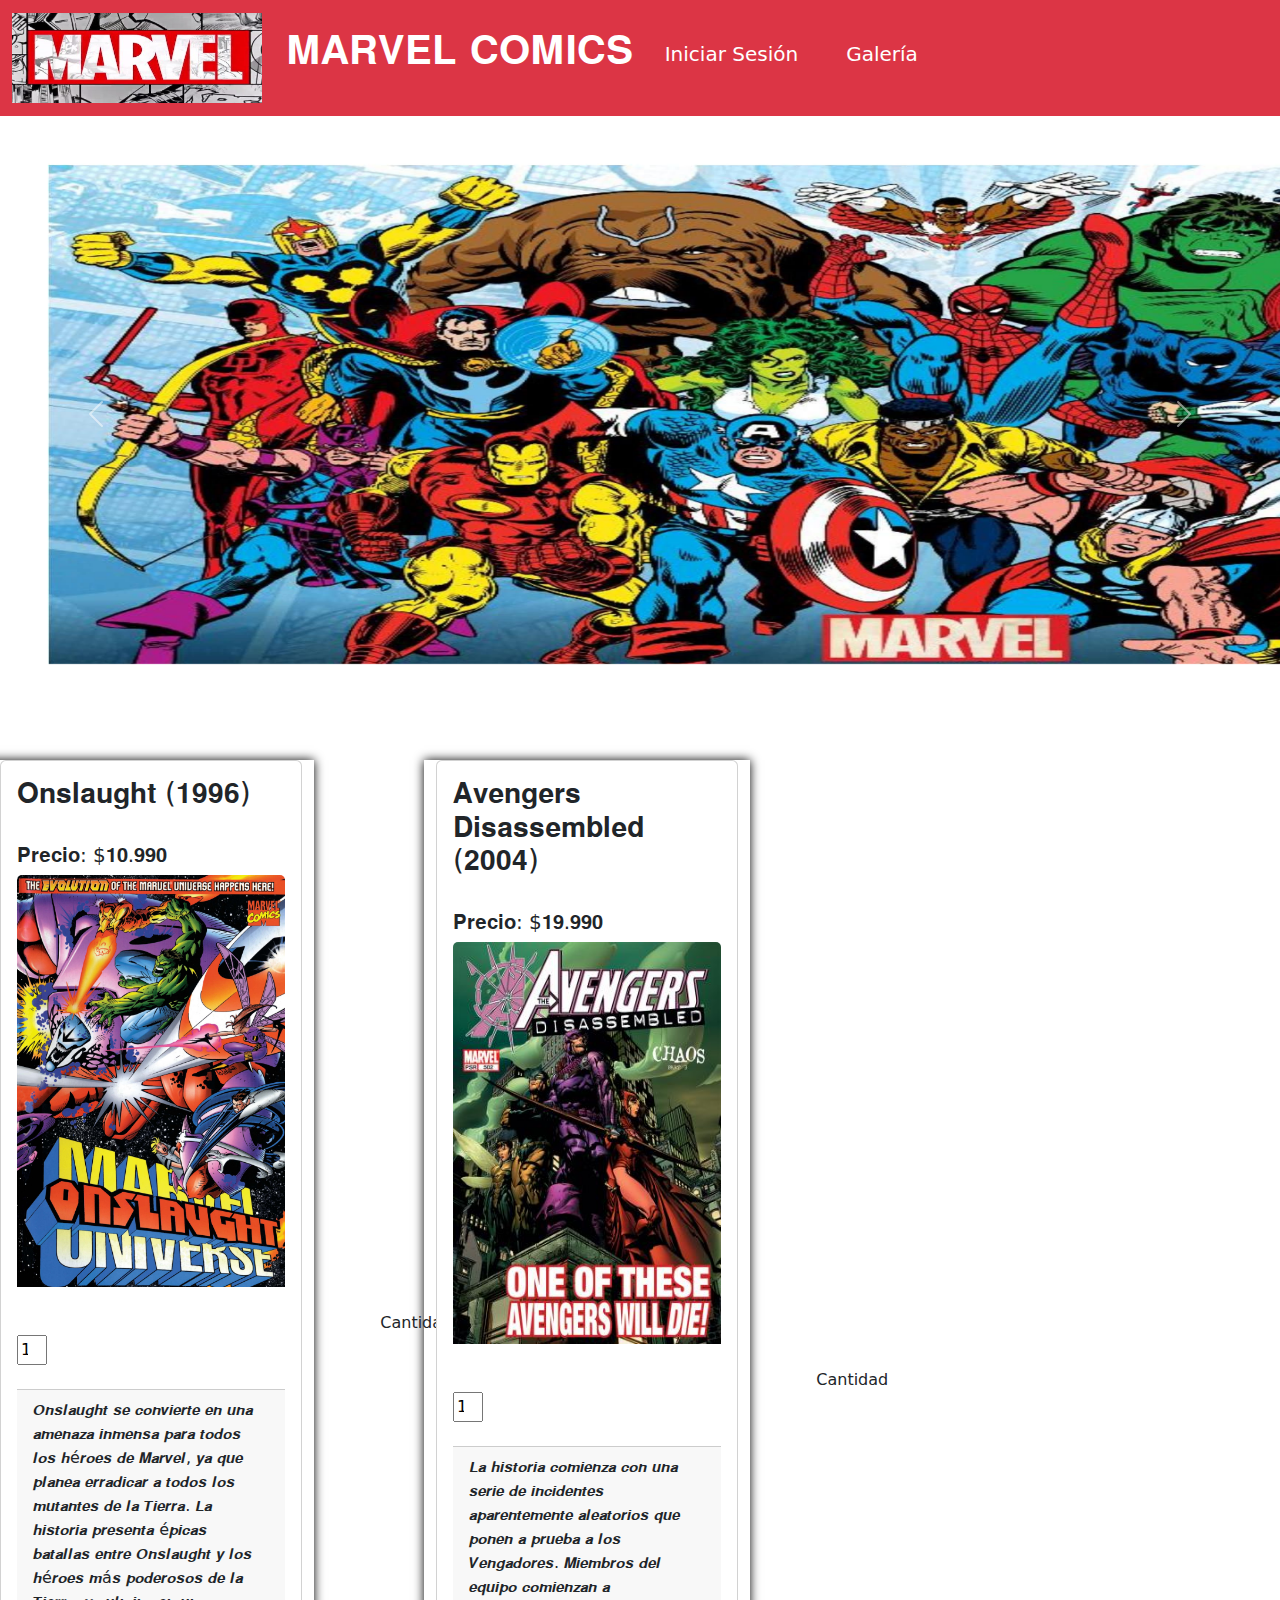
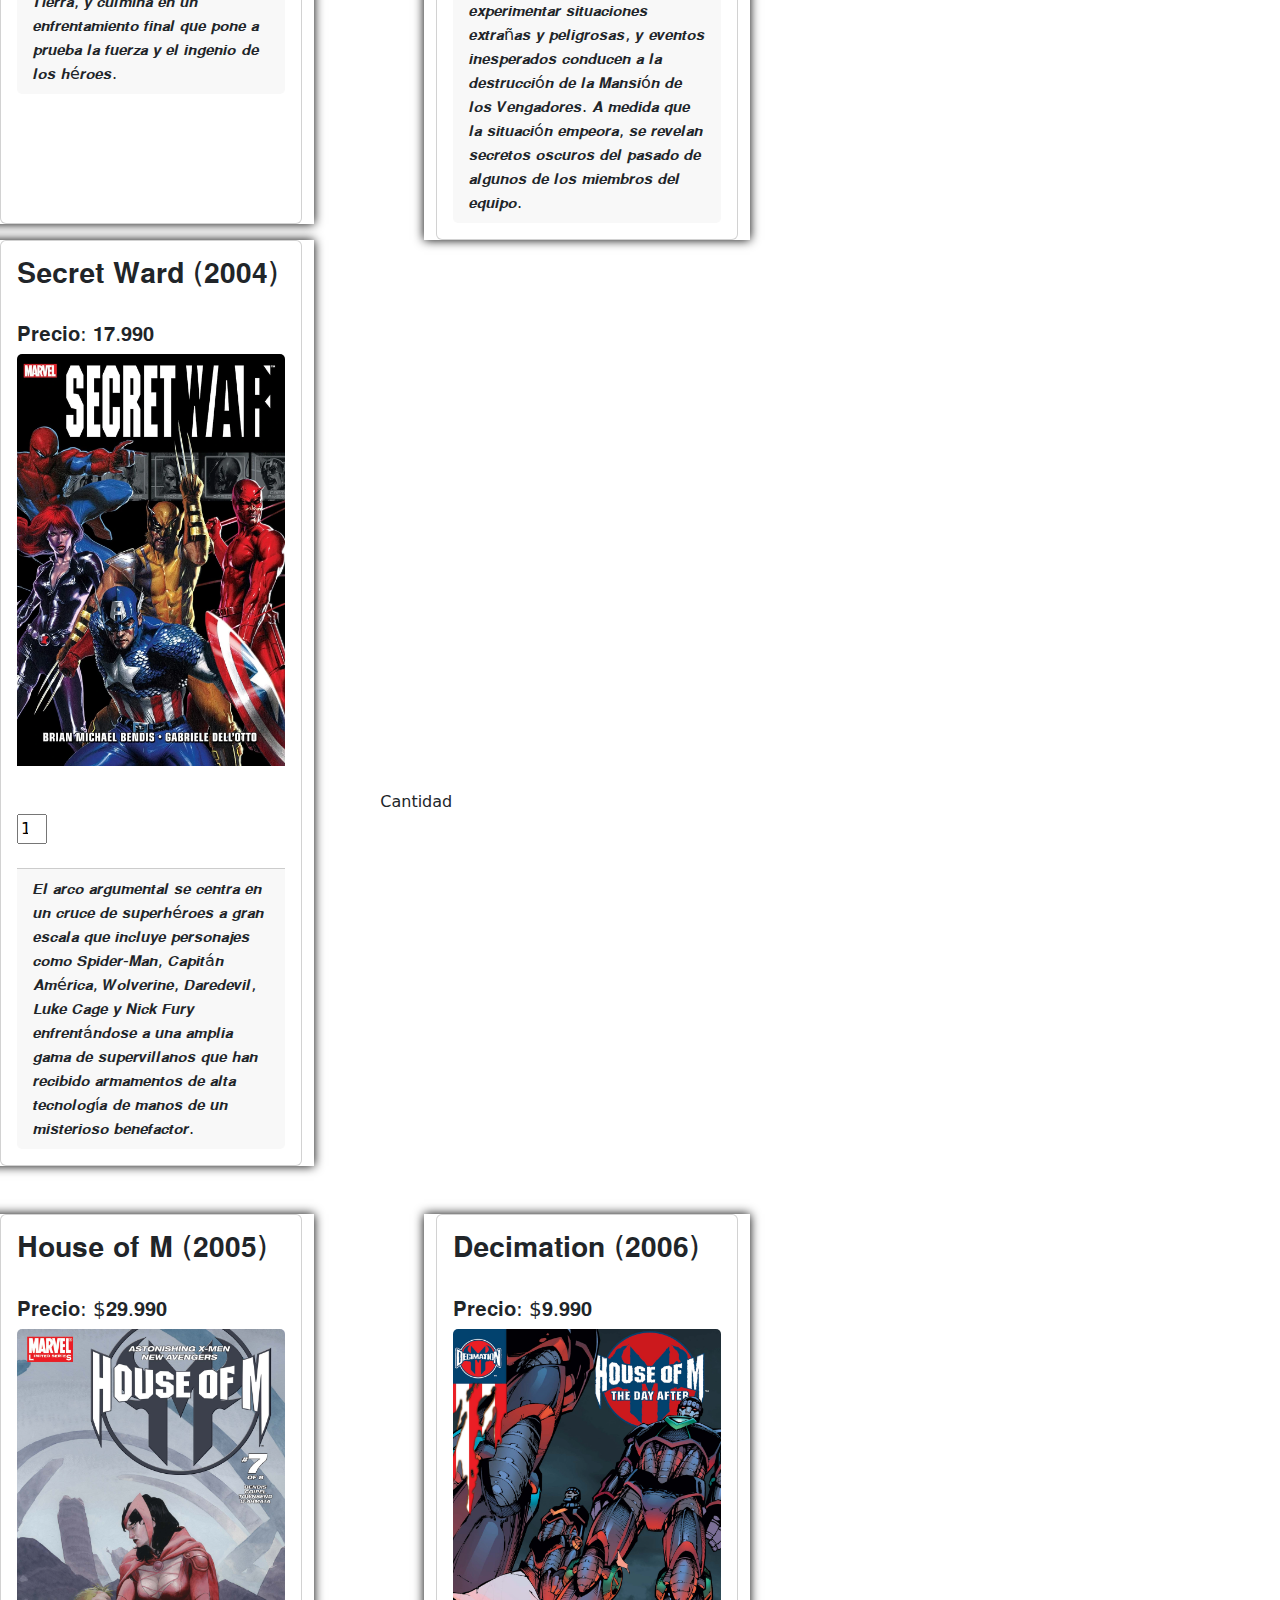
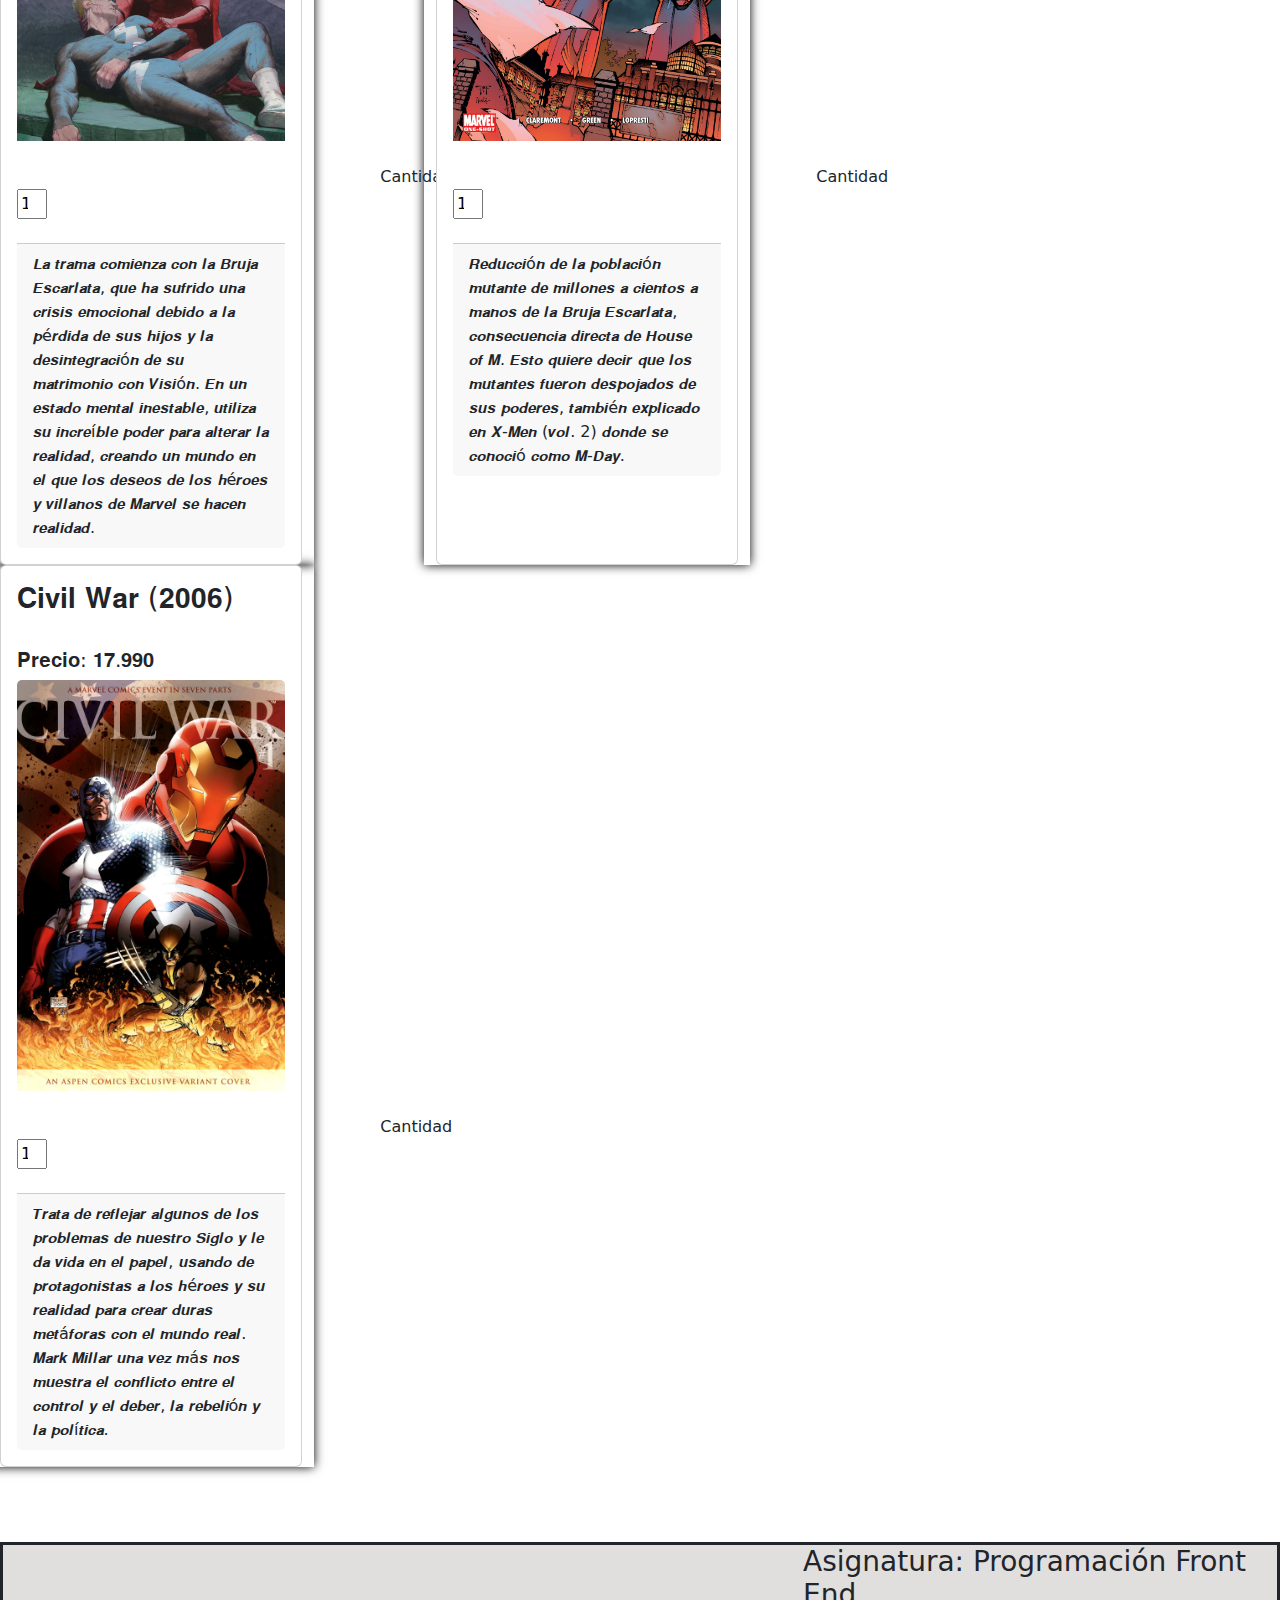
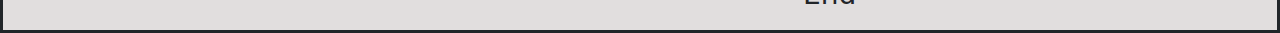
==== commit fec5b9b5: "Avance 3 Listo" ====
--- a/galeria.html
+++ b/galeria.html
@@ -52,7 +52,7 @@
 
 
   <div class="row row-cols-1 row-cols-md-4 pt-5">
-    <div class="col">
+    <div class="col mb-3 ">
       <div class="card h-100">
         <div class="card-body">
           <h3 class="card-title">𝐎𝐧𝐬𝐥𝐚𝐮𝐠𝐡𝐭 (𝟏𝟗𝟗𝟔)</h3>
--- a/css/estilos.css
+++ b/css/estilos.css
@@ -7,7 +7,9 @@
 }
 
 .col{
-    margin-right: 150px;
+    margin-right: 110px;
+    border-radius: 0px;
+    box-shadow: 0px 0px 10px 0px rgba(0,0,0,5.5);
 }
 
 
@@ -15,3 +17,9 @@
     text-decoration: underline;
     color: #00A6FF;
 }
+
+
+div .card-img{
+    height: 350px;
+    border-radius: 100%;
+}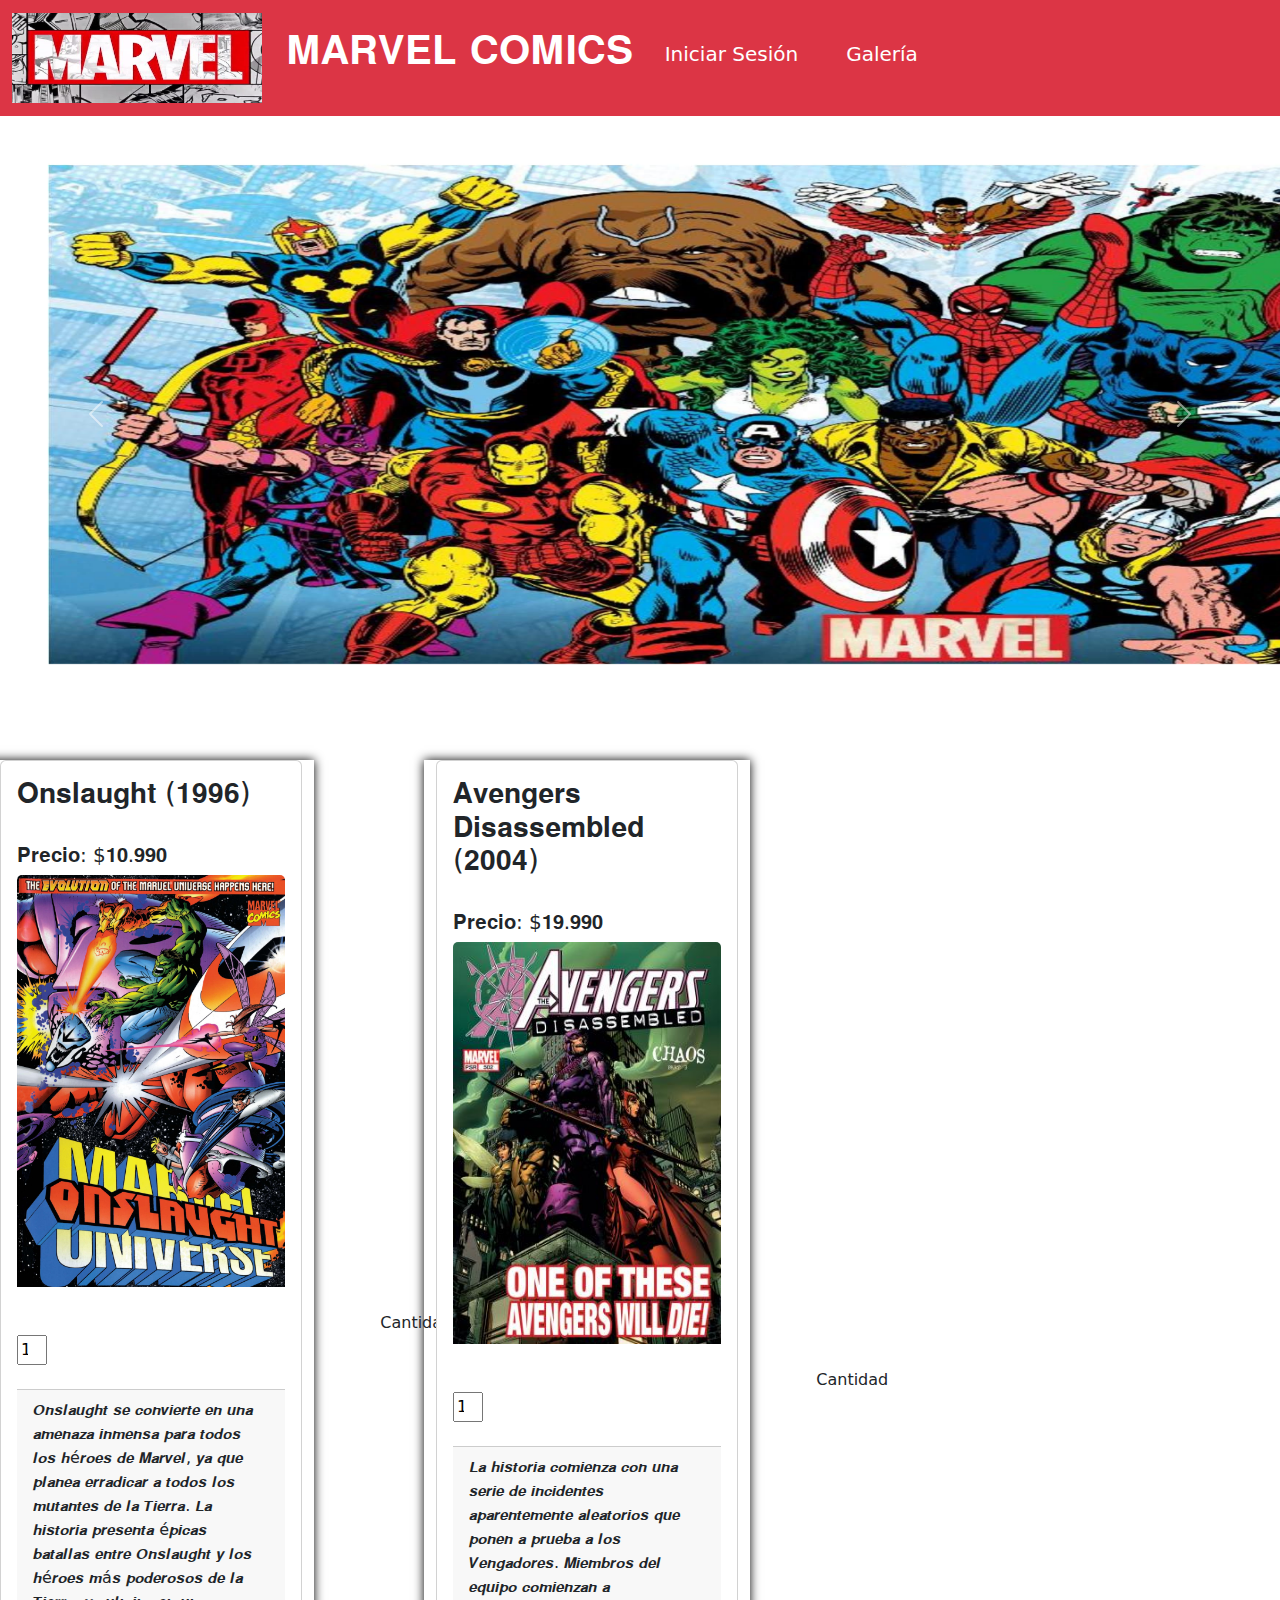
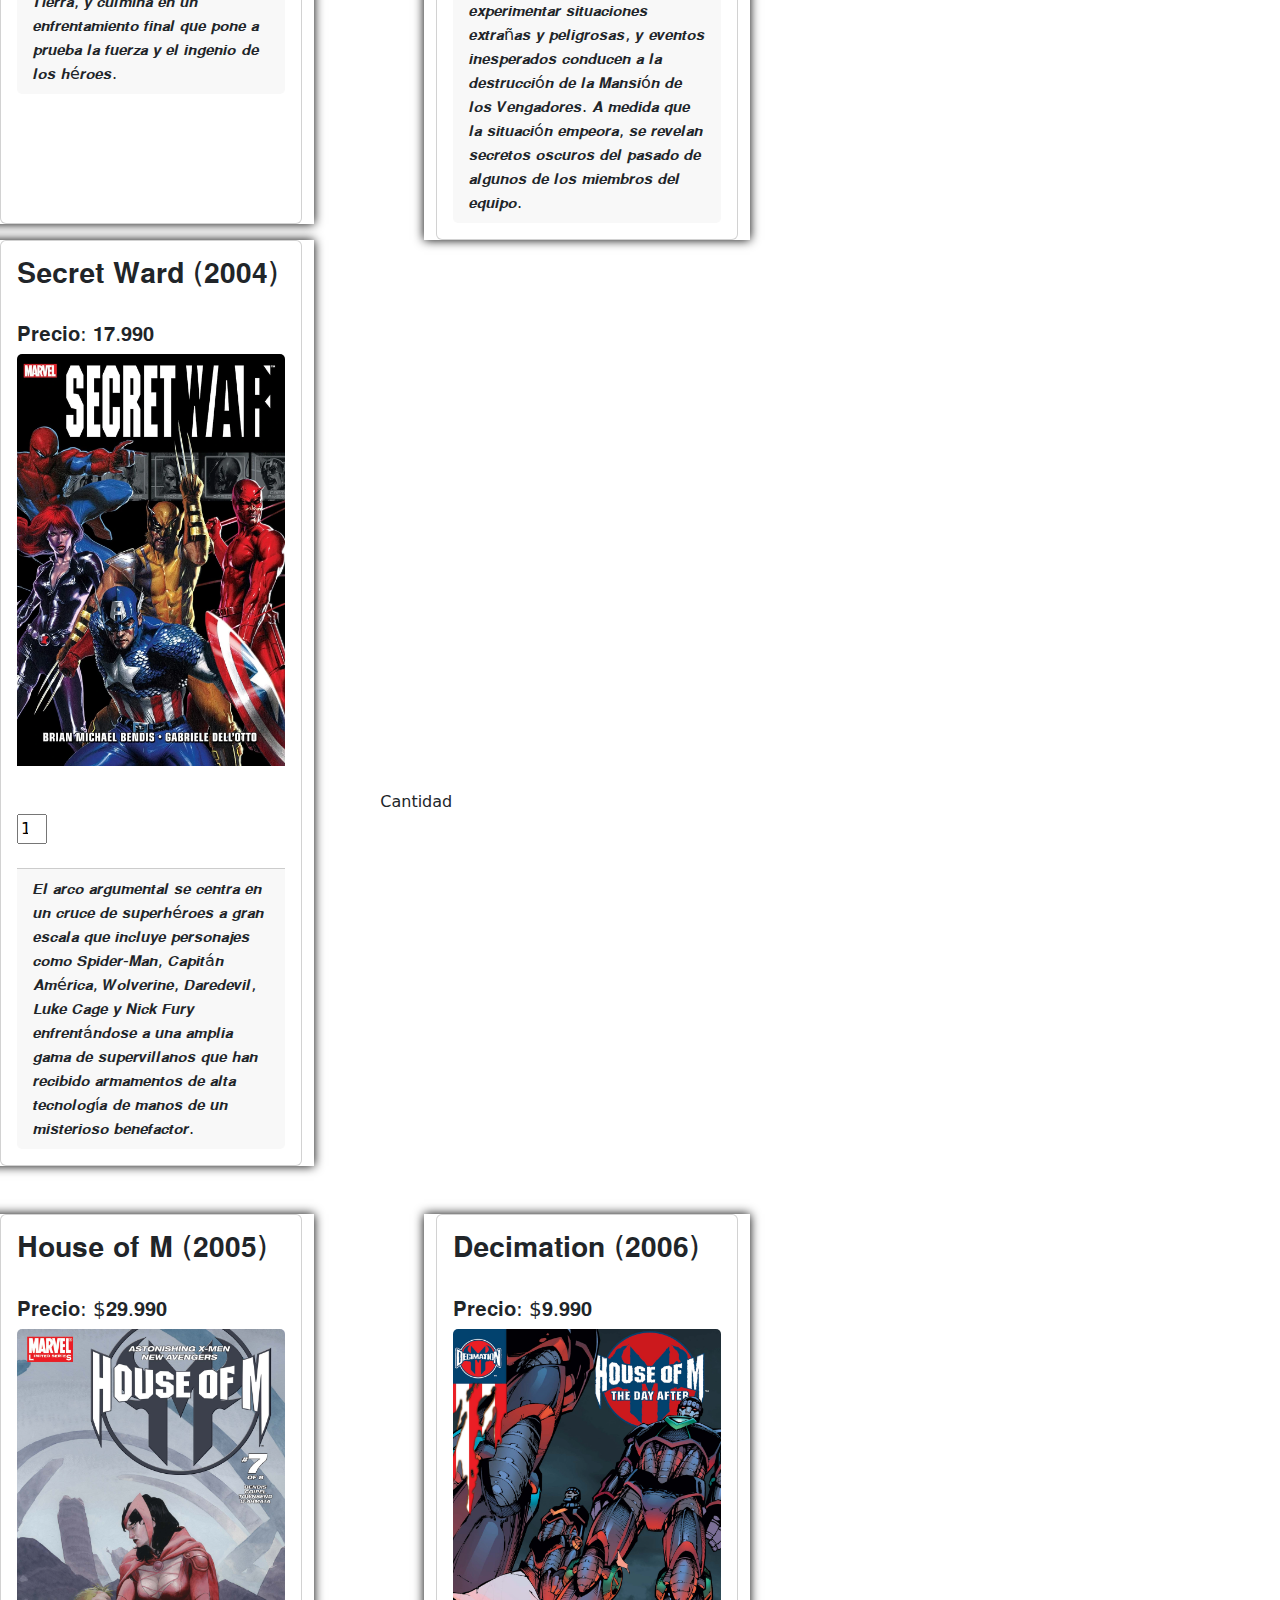
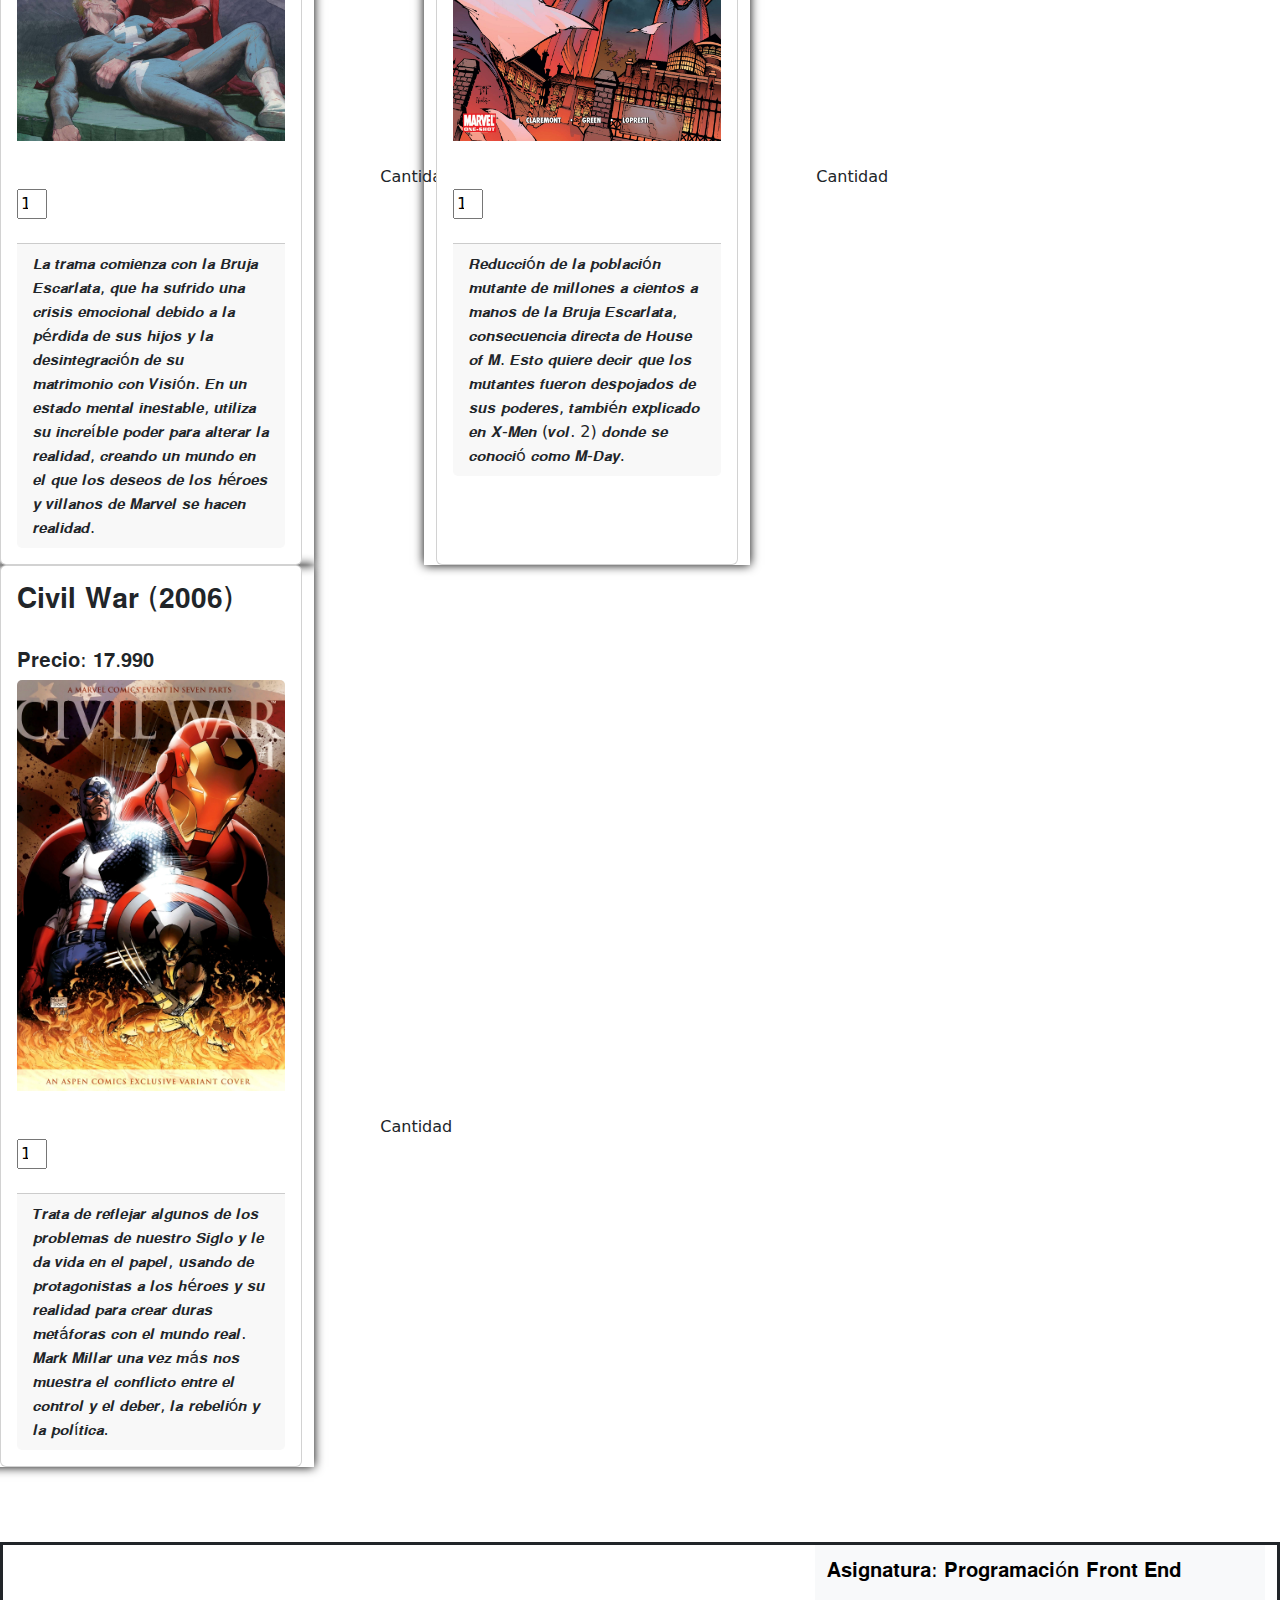
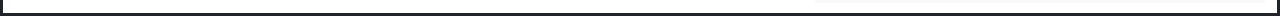
==== commit 3e9c1bbc: "Avance 4 Listo" ====
--- a/galeria.html
+++ b/galeria.html
@@ -174,11 +174,16 @@
 
 
   <footer>
-    <nav>
-      <h3>Asignatura: Programación Front End </h3>
-    </nav>
-</footer>
-
+    <div class="container">
+      <nav class="navbar navbar-expand-lg bg-body-tertiary">
+        <div class="container-fluid">
+          <h1 class="navbar-brand">
+            𝐀𝐬𝐢𝐠𝐧𝐚𝐭𝐮𝐫𝐚: 𝐏𝐫𝐨𝐠𝐫𝐚𝐦𝐚𝐜𝐢ó𝐧 𝐅𝐫𝐨𝐧𝐭 𝐄𝐧𝐝
+          </h1>
+        </div>
+      </nav>
+    </div>
+  </footer>
     
 
     <script src="https://cdn.jsdelivr.net/npm/bootstrap@5.3.3/dist/js/bootstrap.bundle.min.js" integrity="sha384-YvpcrYf0tY3lHB60NNkmXc5s9fDVZLESaAA55NDzOxhy9GkcIdslK1eN7N6jIeHz" crossorigin="anonymous"></script>
--- a/css/estilos.css
+++ b/css/estilos.css
@@ -2,7 +2,6 @@
     padding-bottom: 10px;
     margin-top: 75px;
     padding-left: 800px;
-    background-color: #E1DEDE;
     border: solid;
 }
 
@@ -22,4 +21,24 @@
 div .card-img{
     height: 350px;
     border-radius: 100%;
-}+}
+
+.login-container {
+    max-width: 600px; 
+    margin: 0 auto;
+    border: 1px solid #ccc;
+    border-radius: 10px;
+    box-shadow: 0px 0px 20px 0px rgba(0,0,0,0.5); 
+    padding: 40px; 
+    background-color: #fff;
+  }
+  .form-label {
+    font-size: 1.5rem; 
+  }
+  .btn-primary {
+    font-size: 1.5rem; 
+    padding: 15px 30px; 
+  }
+  .btn-container {
+    text-align: center;
+  }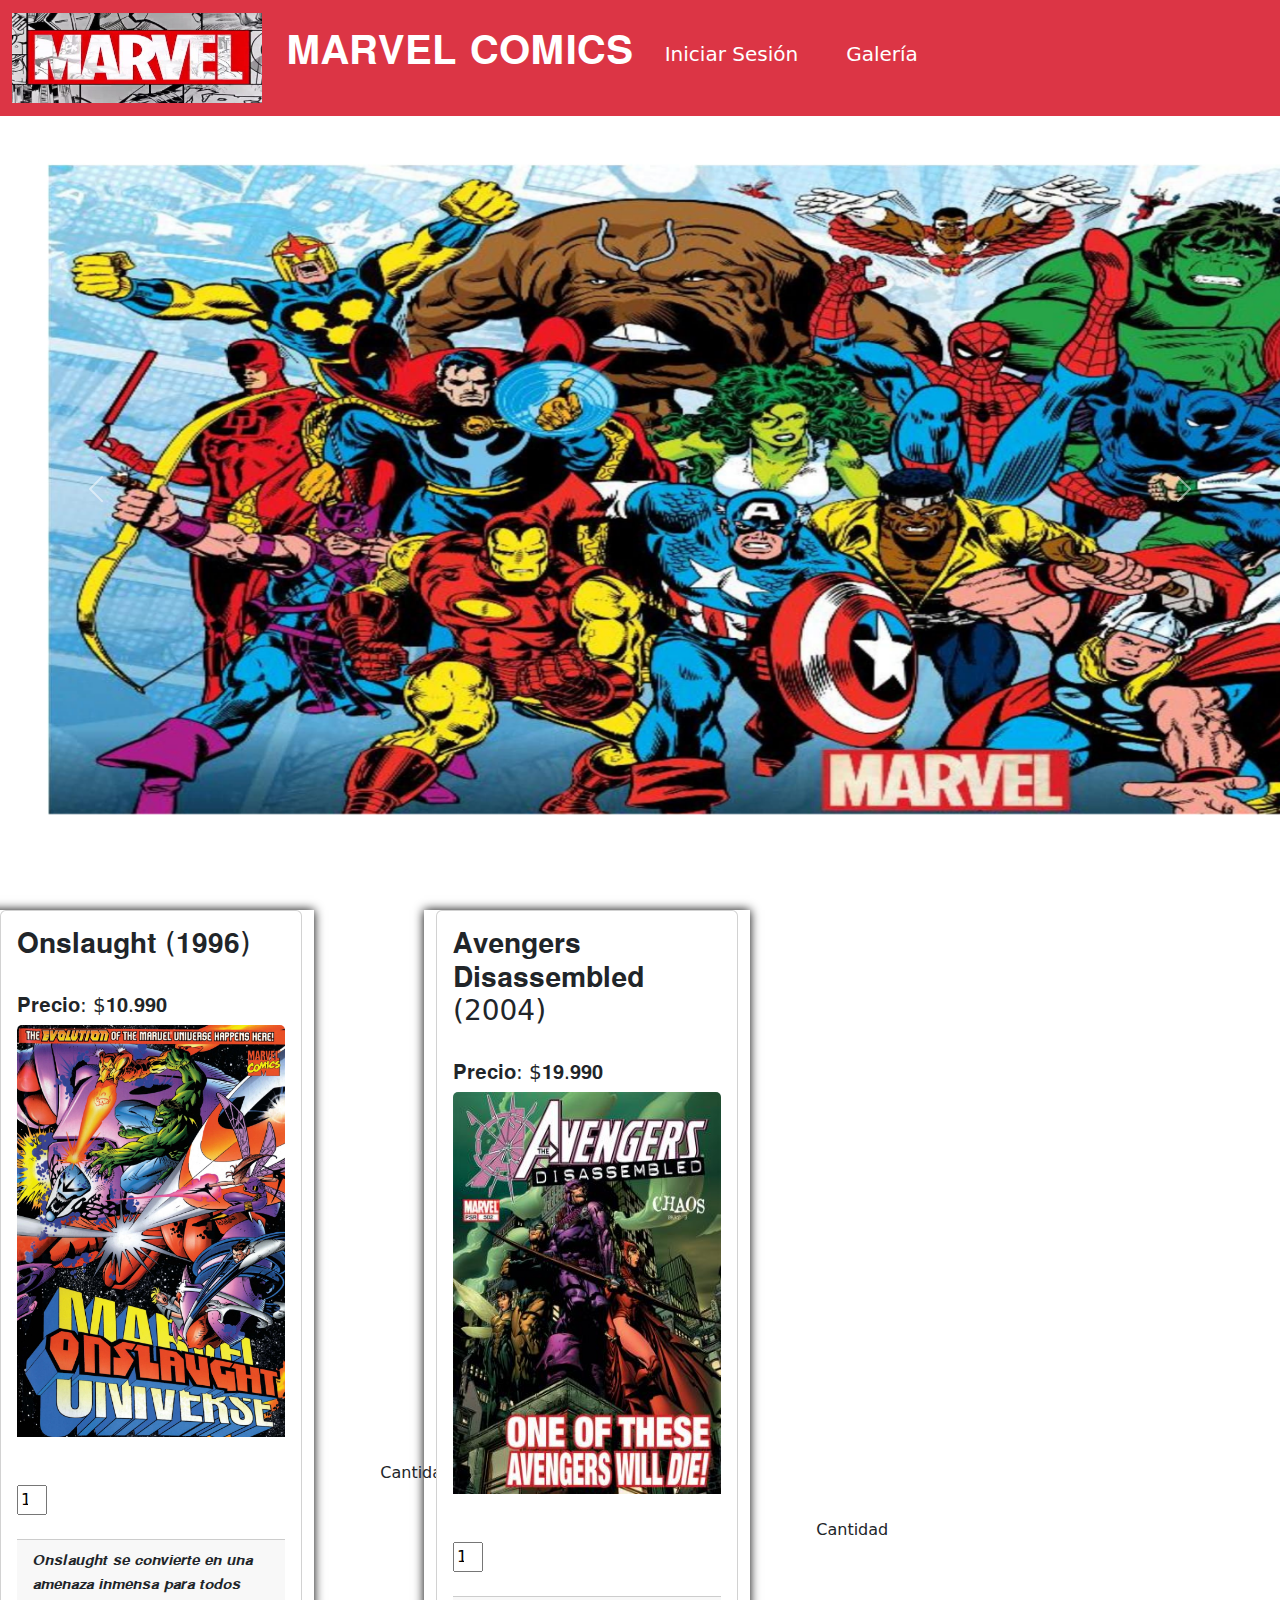
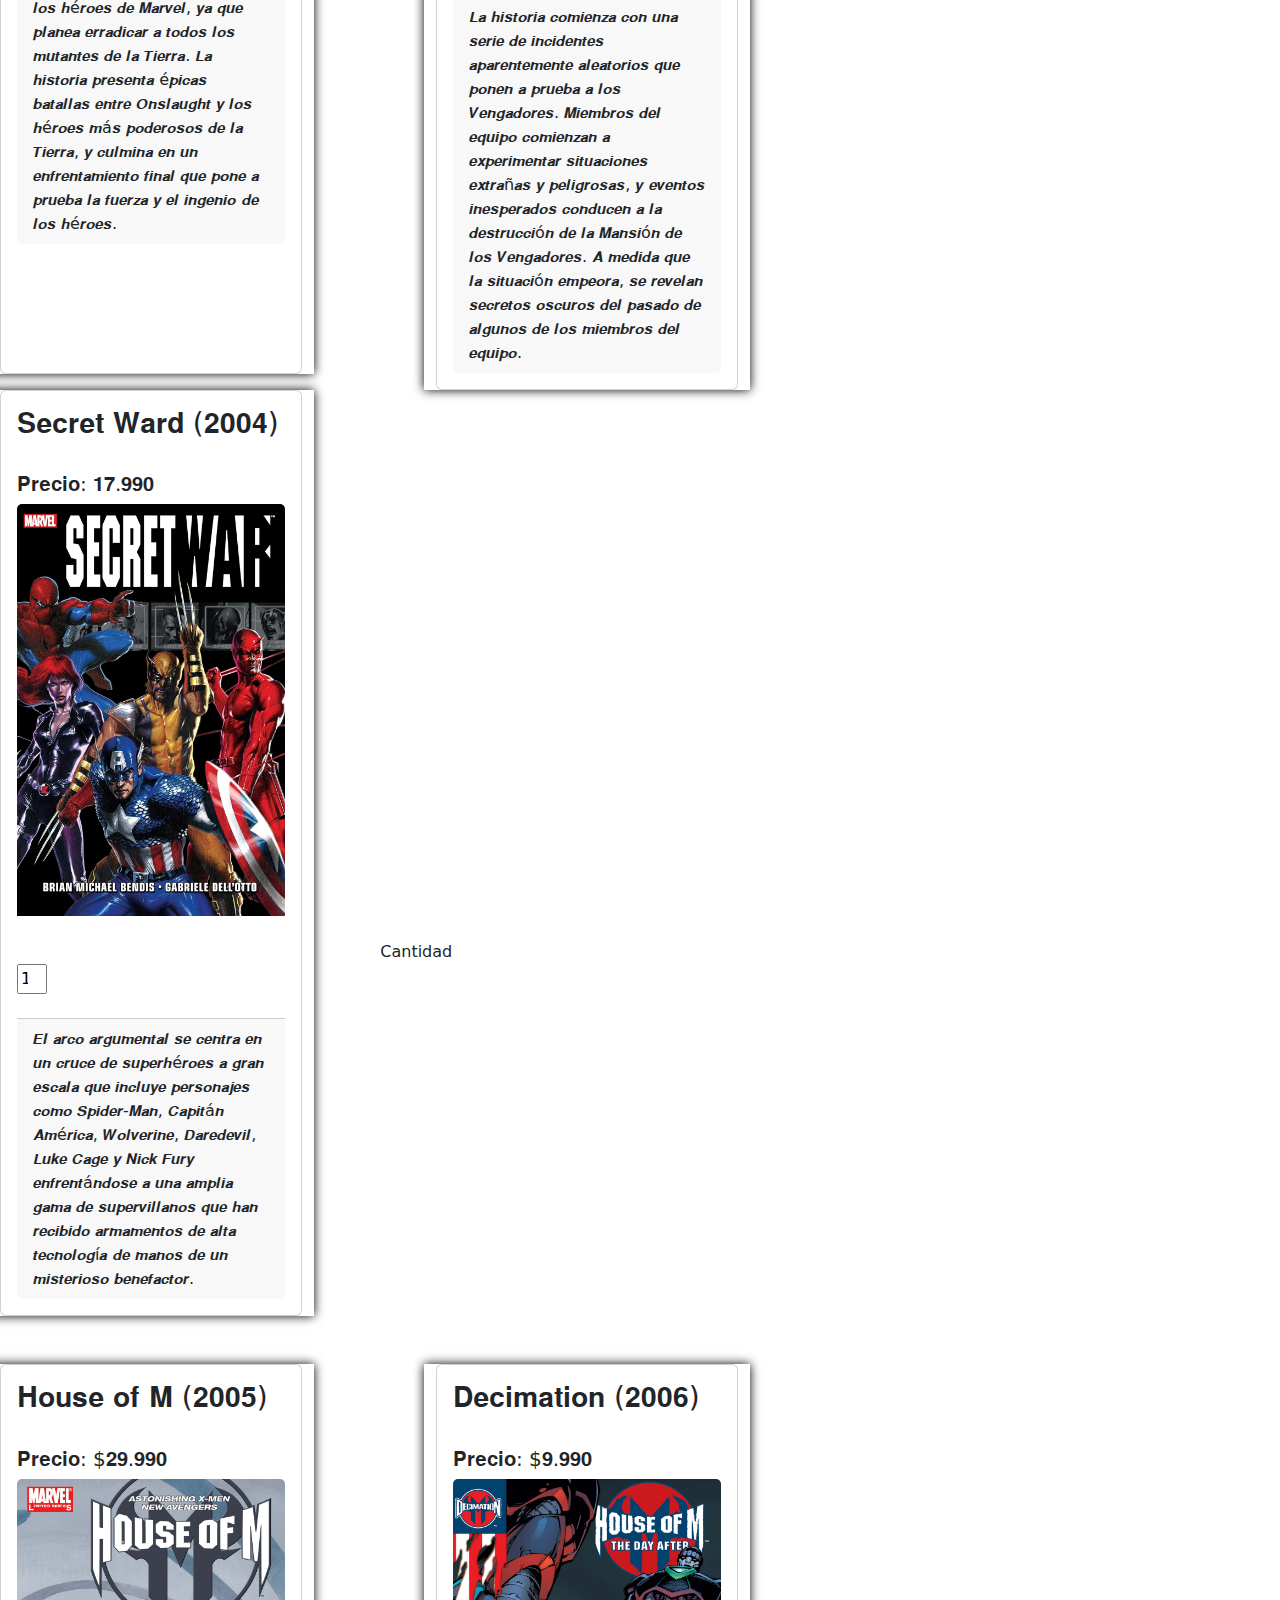
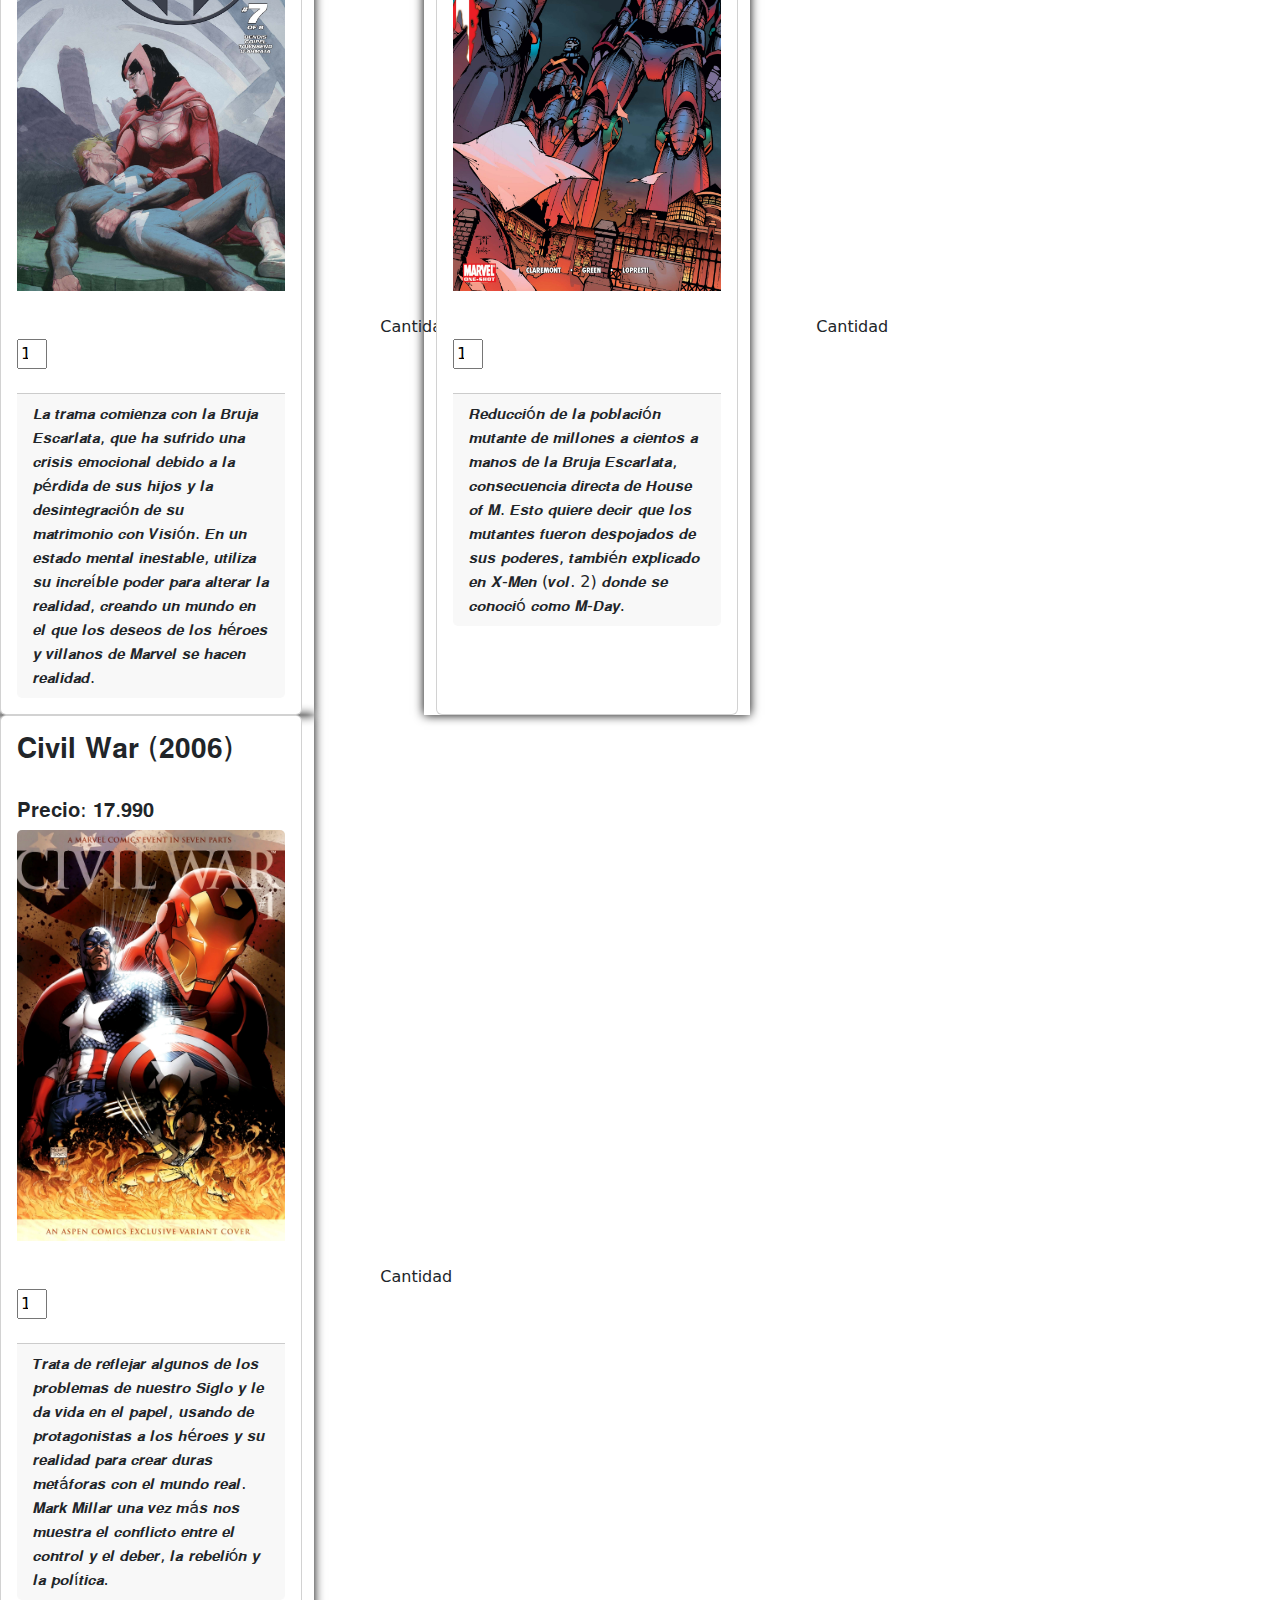
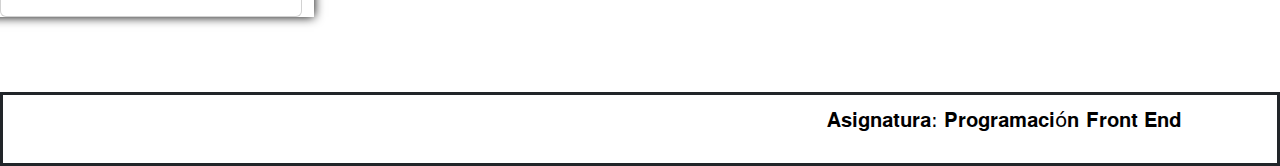
==== commit ab50ec3e: "Proyecto Listo" ====
--- a/galeria.html
+++ b/galeria.html
@@ -31,13 +31,13 @@
   <div id="carouselExample" class="carousel slide">
     <div class="carousel-inner">
       <div class="carousel-item active p-5">
-        <img src="imagenes/imagen1.jpg" width="1800" height="500"  alt="No encontrado">
+        <img src="imagenes/imagen1.jpg" width="1800" height="650"  alt="No encontrado">
       </div>
       <div class="carousel-item p-5">
-        <img src="imagenes/imagen2.webp" width="1800" height="500" alt="No encontrado">
+        <img src="imagenes/imagen2.webp" width="1800" height="650" alt="No encontrado">
       </div>
       <div class="carousel-item p-5">
-        <img src="imagenes/imagen3.jpg" width="1800" height="500" alt="No encontrado">
+        <img src="imagenes/imagen3.jpg" width="1800" height="650" alt="No encontrado">
       </div>
     </div>
     <button class="carousel-control-prev" type="button" data-bs-target="#carouselExample" data-bs-slide="prev">
@@ -51,131 +51,133 @@
   </div>
 
 
-  <div class="row row-cols-1 row-cols-md-4 pt-5">
-    <div class="col mb-3 ">
-      <div class="card h-100">
-        <div class="card-body">
-          <h3 class="card-title">𝐎𝐧𝐬𝐥𝐚𝐮𝐠𝐡𝐭 (𝟏𝟗𝟗𝟔)</h3>
+
+     <div class="row row-cols-1 row-cols-md-4 pt-5">
+      <div class="col mb-3 ">
+        <div class="card h-100">
+          <div class="card-body">
+            <h3 class="card-title">𝐎𝐧𝐬𝐥𝐚𝐮𝐠𝐡𝐭 (𝟏𝟗𝟗𝟔)</h3>
+            <br>
+            <h5 class="car text">𝐏𝐫𝐞𝐜𝐢𝐨: $𝟏𝟎.𝟗𝟗𝟎</h5>
+          <img src="imagenes/productos/producto1.jpg" class="card-img-top" alt="No encontrado">
           <br>
-          <h5 class="car text">𝐏𝐫𝐞𝐜𝐢𝐨: $𝟏𝟎.𝟗𝟗𝟎</h5>
-        <img src="imagenes/productos/producto1.jpg" class="card-img-top" alt="No encontrado">
-        <br>
-        <br>
-        <label for="cantidad">⠀⠀⠀⠀⠀⠀⠀⠀⠀⠀⠀⠀⠀⠀⠀⠀⠀⠀⠀⠀⠀⠀⠀⠀⠀⠀⠀⠀⠀⠀⠀Cantidad</label>
-        <input type="number" id="cantidad" name="cantidad" min="1" value="1" style="width: 30px;">
-        <br>
-        <br>
-        <div class="card-footer">
-          <p class="card-text">𝙊𝙣𝙨𝙡𝙖𝙪𝙜𝙝𝙩 𝙨𝙚 𝙘𝙤𝙣𝙫𝙞𝙚𝙧𝙩𝙚 𝙚𝙣 𝙪𝙣𝙖 𝙖𝙢𝙚𝙣𝙖𝙯𝙖 𝙞𝙣𝙢𝙚𝙣𝙨𝙖 𝙥𝙖𝙧𝙖 𝙩𝙤𝙙𝙤𝙨 𝙡𝙤𝙨 𝙝é𝙧𝙤𝙚𝙨 𝙙𝙚 𝙈𝙖𝙧𝙫𝙚𝙡, 𝙮𝙖 𝙦𝙪𝙚 𝙥𝙡𝙖𝙣𝙚𝙖 𝙚𝙧𝙧𝙖𝙙𝙞𝙘𝙖𝙧 𝙖 𝙩𝙤𝙙𝙤𝙨 𝙡𝙤𝙨 𝙢𝙪𝙩𝙖𝙣𝙩𝙚𝙨 𝙙𝙚 𝙡𝙖 𝙏𝙞𝙚𝙧𝙧𝙖. 𝙇𝙖 𝙝𝙞𝙨𝙩𝙤𝙧𝙞𝙖 𝙥𝙧𝙚𝙨𝙚𝙣𝙩𝙖 é𝙥𝙞𝙘𝙖𝙨 𝙗𝙖𝙩𝙖𝙡𝙡𝙖𝙨 𝙚𝙣𝙩𝙧𝙚 𝙊𝙣𝙨𝙡𝙖𝙪𝙜𝙝𝙩 𝙮 𝙡𝙤𝙨 𝙝é𝙧𝙤𝙚𝙨 𝙢á𝙨 𝙥𝙤𝙙𝙚𝙧𝙤𝙨𝙤𝙨 𝙙𝙚 𝙡𝙖 𝙏𝙞𝙚𝙧𝙧𝙖, 𝙮 𝙘𝙪𝙡𝙢𝙞𝙣𝙖 𝙚𝙣 𝙪𝙣 𝙚𝙣𝙛𝙧𝙚𝙣𝙩𝙖𝙢𝙞𝙚𝙣𝙩𝙤 𝙛𝙞𝙣𝙖𝙡 𝙦𝙪𝙚 𝙥𝙤𝙣𝙚 𝙖 𝙥𝙧𝙪𝙚𝙗𝙖 𝙡𝙖 𝙛𝙪𝙚𝙧𝙯𝙖 𝙮 𝙚𝙡 𝙞𝙣𝙜𝙚𝙣𝙞𝙤 𝙙𝙚 𝙡𝙤𝙨 𝙝é𝙧𝙤𝙚𝙨.</p>
-        </div>
+          <br>
+          <label for="cantidad">⠀⠀⠀⠀⠀⠀⠀⠀⠀⠀⠀⠀⠀⠀⠀⠀⠀⠀⠀⠀⠀⠀⠀⠀⠀⠀⠀⠀⠀⠀⠀Cantidad</label>
+          <input type="number" id="cantidad" name="cantidad" min="1" value="1" style="width: 30px;">
+          <br>
+          <br>
+          <div class="card-footer">
+            <p class="card-text">𝙊𝙣𝙨𝙡𝙖𝙪𝙜𝙝𝙩 𝙨𝙚 𝙘𝙤𝙣𝙫𝙞𝙚𝙧𝙩𝙚 𝙚𝙣 𝙪𝙣𝙖 𝙖𝙢𝙚𝙣𝙖𝙯𝙖 𝙞𝙣𝙢𝙚𝙣𝙨𝙖 𝙥𝙖𝙧𝙖 𝙩𝙤𝙙𝙤𝙨 𝙡𝙤𝙨 𝙝é𝙧𝙤𝙚𝙨 𝙙𝙚 𝙈𝙖𝙧𝙫𝙚𝙡, 𝙮𝙖 𝙦𝙪𝙚 𝙥𝙡𝙖𝙣𝙚𝙖 𝙚𝙧𝙧𝙖𝙙𝙞𝙘𝙖𝙧 𝙖 𝙩𝙤𝙙𝙤𝙨 𝙡𝙤𝙨 𝙢𝙪𝙩𝙖𝙣𝙩𝙚𝙨 𝙙𝙚 𝙡𝙖 𝙏𝙞𝙚𝙧𝙧𝙖. 𝙇𝙖 𝙝𝙞𝙨𝙩𝙤𝙧𝙞𝙖 𝙥𝙧𝙚𝙨𝙚𝙣𝙩𝙖 é𝙥𝙞𝙘𝙖𝙨 𝙗𝙖𝙩𝙖𝙡𝙡𝙖𝙨 𝙚𝙣𝙩𝙧𝙚 𝙊𝙣𝙨𝙡𝙖𝙪𝙜𝙝𝙩 𝙮 𝙡𝙤𝙨 𝙝é𝙧𝙤𝙚𝙨 𝙢á𝙨 𝙥𝙤𝙙𝙚𝙧𝙤𝙨𝙤𝙨 𝙙𝙚 𝙡𝙖 𝙏𝙞𝙚𝙧𝙧𝙖, 𝙮 𝙘𝙪𝙡𝙢𝙞𝙣𝙖 𝙚𝙣 𝙪𝙣 𝙚𝙣𝙛𝙧𝙚𝙣𝙩𝙖𝙢𝙞𝙚𝙣𝙩𝙤 𝙛𝙞𝙣𝙖𝙡 𝙦𝙪𝙚 𝙥𝙤𝙣𝙚 𝙖 𝙥𝙧𝙪𝙚𝙗𝙖 𝙡𝙖 𝙛𝙪𝙚𝙧𝙯𝙖 𝙮 𝙚𝙡 𝙞𝙣𝙜𝙚𝙣𝙞𝙤 𝙙𝙚 𝙡𝙤𝙨 𝙝é𝙧𝙤𝙚𝙨.</p>
+          </div>
+          </div>
         </div>
       </div>
-    </div>
-    <div class="col">
-      <div class="card h-100">
-        <div class="card-body">
-          <h3 class="card-title">𝐀𝐯𝐞𝐧𝐠𝐞𝐫𝐬 𝐃𝐢𝐬𝐚𝐬𝐬𝐞𝐦𝐛𝐥𝐞𝐝 (𝟐𝟎𝟎𝟒)</h3>
+      <div class="col">
+        <div class="card h-100">
+          <div class="card-body">
+            <h3 class="card-title">𝐀𝐯𝐞𝐧𝐠𝐞𝐫𝐬 𝐃𝐢𝐬𝐚𝐬𝐬𝐞𝐦𝐛𝐥𝐞𝐝 (2004)</h3>
+            <br>
+            <h5 class="car text">𝐏𝐫𝐞𝐜𝐢𝐨: $𝟏𝟗.𝟗𝟗𝟎</h5>
+          <img src="imagenes/productos/producto2.jpg" class="card-img-top" alt="No encontrado">
           <br>
-          <h5 class="car text">𝐏𝐫𝐞𝐜𝐢𝐨: $𝟏𝟗.𝟗𝟗𝟎</h5>
-        <img src="imagenes/productos/producto2.jpg" class="card-img-top" alt="No encontrado">
-        <br>
-        <br>
-        <label for="cantidad">⠀⠀⠀⠀⠀⠀⠀⠀⠀⠀⠀⠀⠀⠀⠀⠀⠀⠀⠀⠀⠀⠀⠀⠀⠀⠀⠀⠀⠀⠀⠀Cantidad</label>
-        <input type="number" id="cantidad" name="cantidad" min="1" value="1" style="width: 30px;">
-        <br>
-        <br>
+          <br>
+          <label for="cantidad">⠀⠀⠀⠀⠀⠀⠀⠀⠀⠀⠀⠀⠀⠀⠀⠀⠀⠀⠀⠀⠀⠀⠀⠀⠀⠀⠀⠀⠀⠀⠀Cantidad</label>
+          <input type="number" id="cantidad" name="cantidad" min="1" value="1" style="width: 30px;">
+          <br>
+          <br>
+            <div class="card-footer">
+              <p class="card-text">𝙇𝙖 𝙝𝙞𝙨𝙩𝙤𝙧𝙞𝙖 𝙘𝙤𝙢𝙞𝙚𝙣𝙯𝙖 𝙘𝙤𝙣 𝙪𝙣𝙖 𝙨𝙚𝙧𝙞𝙚 𝙙𝙚 𝙞𝙣𝙘𝙞𝙙𝙚𝙣𝙩𝙚𝙨 𝙖𝙥𝙖𝙧𝙚𝙣𝙩𝙚𝙢𝙚𝙣𝙩𝙚 𝙖𝙡𝙚𝙖𝙩𝙤𝙧𝙞𝙤𝙨 𝙦𝙪𝙚 𝙥𝙤𝙣𝙚𝙣 𝙖 𝙥𝙧𝙪𝙚𝙗𝙖 𝙖 𝙡𝙤𝙨 𝙑𝙚𝙣𝙜𝙖𝙙𝙤𝙧𝙚𝙨. 𝙈𝙞𝙚𝙢𝙗𝙧𝙤𝙨 𝙙𝙚𝙡 𝙚𝙦𝙪𝙞𝙥𝙤 𝙘𝙤𝙢𝙞𝙚𝙣𝙯𝙖𝙣 𝙖 𝙚𝙭𝙥𝙚𝙧𝙞𝙢𝙚𝙣𝙩𝙖𝙧 𝙨𝙞𝙩𝙪𝙖𝙘𝙞𝙤𝙣𝙚𝙨 𝙚𝙭𝙩𝙧𝙖ñ𝙖𝙨 𝙮 𝙥𝙚𝙡𝙞𝙜𝙧𝙤𝙨𝙖𝙨, 𝙮 𝙚𝙫𝙚𝙣𝙩𝙤𝙨 𝙞𝙣𝙚𝙨𝙥𝙚𝙧𝙖𝙙𝙤𝙨 𝙘𝙤𝙣𝙙𝙪𝙘𝙚𝙣 𝙖 𝙡𝙖 𝙙𝙚𝙨𝙩𝙧𝙪𝙘𝙘𝙞ó𝙣 𝙙𝙚 𝙡𝙖 𝙈𝙖𝙣𝙨𝙞ó𝙣 𝙙𝙚 𝙡𝙤𝙨 𝙑𝙚𝙣𝙜𝙖𝙙𝙤𝙧𝙚𝙨. 𝘼 𝙢𝙚𝙙𝙞𝙙𝙖 𝙦𝙪𝙚 𝙡𝙖 𝙨𝙞𝙩𝙪𝙖𝙘𝙞ó𝙣 𝙚𝙢𝙥𝙚𝙤𝙧𝙖, 𝙨𝙚 𝙧𝙚𝙫𝙚𝙡𝙖𝙣 𝙨𝙚𝙘𝙧𝙚𝙩𝙤𝙨 𝙤𝙨𝙘𝙪𝙧𝙤𝙨 𝙙𝙚𝙡 𝙥𝙖𝙨𝙖𝙙𝙤 𝙙𝙚 𝙖𝙡𝙜𝙪𝙣𝙤𝙨 𝙙𝙚 𝙡𝙤𝙨 𝙢𝙞𝙚𝙢𝙗𝙧𝙤𝙨 𝙙𝙚𝙡 𝙚𝙦𝙪𝙞𝙥𝙤.</p>
+            </div>
+          </div>
+        </div>
+      </div>
+      <div class="col">
+        <div class="card h-100">
+          <div class="card-body">
+            <h3 class="card-title">𝐒𝐞𝐜𝐫𝐞𝐭 𝐖𝐚𝐫𝐝 (𝟐𝟎𝟎𝟒)</h3>
+            <br>
+            <h5 class="car text">𝐏𝐫𝐞𝐜𝐢𝐨: 𝟏𝟕.𝟗𝟗𝟎</h5>
+          <img src="imagenes/productos/producto3.webp" class="card-img-top" alt="No encontrado">
+          <br>
+          <br>
+          <label for="cantidad">⠀⠀⠀⠀⠀⠀⠀⠀⠀⠀⠀⠀⠀⠀⠀⠀⠀⠀⠀⠀⠀⠀⠀⠀⠀⠀⠀⠀⠀⠀⠀Cantidad</label>
+          <input type="number" id="cantidad" name="cantidad" min="1" value="1" style="width: 30px;">
+          <br>
+          <br>
           <div class="card-footer">
-            <p class="card-text">𝙇𝙖 𝙝𝙞𝙨𝙩𝙤𝙧𝙞𝙖 𝙘𝙤𝙢𝙞𝙚𝙣𝙯𝙖 𝙘𝙤𝙣 𝙪𝙣𝙖 𝙨𝙚𝙧𝙞𝙚 𝙙𝙚 𝙞𝙣𝙘𝙞𝙙𝙚𝙣𝙩𝙚𝙨 𝙖𝙥𝙖𝙧𝙚𝙣𝙩𝙚𝙢𝙚𝙣𝙩𝙚 𝙖𝙡𝙚𝙖𝙩𝙤𝙧𝙞𝙤𝙨 𝙦𝙪𝙚 𝙥𝙤𝙣𝙚𝙣 𝙖 𝙥𝙧𝙪𝙚𝙗𝙖 𝙖 𝙡𝙤𝙨 𝙑𝙚𝙣𝙜𝙖𝙙𝙤𝙧𝙚𝙨. 𝙈𝙞𝙚𝙢𝙗𝙧𝙤𝙨 𝙙𝙚𝙡 𝙚𝙦𝙪𝙞𝙥𝙤 𝙘𝙤𝙢𝙞𝙚𝙣𝙯𝙖𝙣 𝙖 𝙚𝙭𝙥𝙚𝙧𝙞𝙢𝙚𝙣𝙩𝙖𝙧 𝙨𝙞𝙩𝙪𝙖𝙘𝙞𝙤𝙣𝙚𝙨 𝙚𝙭𝙩𝙧𝙖ñ𝙖𝙨 𝙮 𝙥𝙚𝙡𝙞𝙜𝙧𝙤𝙨𝙖𝙨, 𝙮 𝙚𝙫𝙚𝙣𝙩𝙤𝙨 𝙞𝙣𝙚𝙨𝙥𝙚𝙧𝙖𝙙𝙤𝙨 𝙘𝙤𝙣𝙙𝙪𝙘𝙚𝙣 𝙖 𝙡𝙖 𝙙𝙚𝙨𝙩𝙧𝙪𝙘𝙘𝙞ó𝙣 𝙙𝙚 𝙡𝙖 𝙈𝙖𝙣𝙨𝙞ó𝙣 𝙙𝙚 𝙡𝙤𝙨 𝙑𝙚𝙣𝙜𝙖𝙙𝙤𝙧𝙚𝙨. 𝘼 𝙢𝙚𝙙𝙞𝙙𝙖 𝙦𝙪𝙚 𝙡𝙖 𝙨𝙞𝙩𝙪𝙖𝙘𝙞ó𝙣 𝙚𝙢𝙥𝙚𝙤𝙧𝙖, 𝙨𝙚 𝙧𝙚𝙫𝙚𝙡𝙖𝙣 𝙨𝙚𝙘𝙧𝙚𝙩𝙤𝙨 𝙤𝙨𝙘𝙪𝙧𝙤𝙨 𝙙𝙚𝙡 𝙥𝙖𝙨𝙖𝙙𝙤 𝙙𝙚 𝙖𝙡𝙜𝙪𝙣𝙤𝙨 𝙙𝙚 𝙡𝙤𝙨 𝙢𝙞𝙚𝙢𝙗𝙧𝙤𝙨 𝙙𝙚𝙡 𝙚𝙦𝙪𝙞𝙥𝙤.</p>
+            <p class="card-text">𝙀𝙡 𝙖𝙧𝙘𝙤 𝙖𝙧𝙜𝙪𝙢𝙚𝙣𝙩𝙖𝙡 𝙨𝙚 𝙘𝙚𝙣𝙩𝙧𝙖 𝙚𝙣 𝙪𝙣 𝙘𝙧𝙪𝙘𝙚 𝙙𝙚 𝙨𝙪𝙥𝙚𝙧𝙝é𝙧𝙤𝙚𝙨 𝙖 𝙜𝙧𝙖𝙣 𝙚𝙨𝙘𝙖𝙡𝙖 𝙦𝙪𝙚 𝙞𝙣𝙘𝙡𝙪𝙮𝙚 𝙥𝙚𝙧𝙨𝙤𝙣𝙖𝙟𝙚𝙨 𝙘𝙤𝙢𝙤 𝙎𝙥𝙞𝙙𝙚𝙧-𝙈𝙖𝙣, 𝘾𝙖𝙥𝙞𝙩á𝙣 𝘼𝙢é𝙧𝙞𝙘𝙖, 𝙒𝙤𝙡𝙫𝙚𝙧𝙞𝙣𝙚, 𝘿𝙖𝙧𝙚𝙙𝙚𝙫𝙞𝙡, 𝙇𝙪𝙠𝙚 𝘾𝙖𝙜𝙚 𝙮 𝙉𝙞𝙘𝙠 𝙁𝙪𝙧𝙮 𝙚𝙣𝙛𝙧𝙚𝙣𝙩á𝙣𝙙𝙤𝙨𝙚 𝙖 𝙪𝙣𝙖 𝙖𝙢𝙥𝙡𝙞𝙖 𝙜𝙖𝙢𝙖 𝙙𝙚 𝙨𝙪𝙥𝙚𝙧𝙫𝙞𝙡𝙡𝙖𝙣𝙤𝙨 𝙦𝙪𝙚 𝙝𝙖𝙣 𝙧𝙚𝙘𝙞𝙗𝙞𝙙𝙤 𝙖𝙧𝙢𝙖𝙢𝙚𝙣𝙩𝙤𝙨 𝙙𝙚 𝙖𝙡𝙩𝙖 𝙩𝙚𝙘𝙣𝙤𝙡𝙤𝙜í𝙖 𝙙𝙚 𝙢𝙖𝙣𝙤𝙨 𝙙𝙚 𝙪𝙣 𝙢𝙞𝙨𝙩𝙚𝙧𝙞𝙤𝙨𝙤 𝙗𝙚𝙣𝙚𝙛𝙖𝙘𝙩𝙤𝙧.</p>
+          </div>
           </div>
         </div>
       </div>
     </div>
-    <div class="col">
-      <div class="card h-100">
-        <div class="card-body">
-          <h3 class="card-title">𝐒𝐞𝐜𝐫𝐞𝐭 𝐖𝐚𝐫𝐝 (𝟐𝟎𝟎𝟒)</h3>
+
+    <div class="row row-cols-1 row-cols-md-4 g-10 pt-5">
+      <div class="col">
+        <div class="card h-100">
+          <div class="card-body">
+            <h3 class="card-title">𝐇𝐨𝐮𝐬𝐞 𝐨𝐟 𝐌 (𝟐𝟎𝟎𝟓)</h3>
+            <br>
+            <h5 class="car text">𝐏𝐫𝐞𝐜𝐢𝐨: $𝟐𝟗.𝟗𝟗𝟎</h5>
+          <img src="imagenes/productos/producto4.jpg" class="card-img-top" alt="No encontrado">
           <br>
-          <h5 class="car text">𝐏𝐫𝐞𝐜𝐢𝐨: 𝟏𝟕.𝟗𝟗𝟎</h5>
-        <img src="imagenes/productos/producto3.webp" class="card-img-top" alt="No encontrado">
-        <br>
-        <br>
-        <label for="cantidad">⠀⠀⠀⠀⠀⠀⠀⠀⠀⠀⠀⠀⠀⠀⠀⠀⠀⠀⠀⠀⠀⠀⠀⠀⠀⠀⠀⠀⠀⠀⠀Cantidad</label>
-        <input type="number" id="cantidad" name="cantidad" min="1" value="1" style="width: 30px;">
-        <br>
-        <br>
-        <div class="card-footer">
-          <p class="card-text">𝙀𝙡 𝙖𝙧𝙘𝙤 𝙖𝙧𝙜𝙪𝙢𝙚𝙣𝙩𝙖𝙡 𝙨𝙚 𝙘𝙚𝙣𝙩𝙧𝙖 𝙚𝙣 𝙪𝙣 𝙘𝙧𝙪𝙘𝙚 𝙙𝙚 𝙨𝙪𝙥𝙚𝙧𝙝é𝙧𝙤𝙚𝙨 𝙖 𝙜𝙧𝙖𝙣 𝙚𝙨𝙘𝙖𝙡𝙖 𝙦𝙪𝙚 𝙞𝙣𝙘𝙡𝙪𝙮𝙚 𝙥𝙚𝙧𝙨𝙤𝙣𝙖𝙟𝙚𝙨 𝙘𝙤𝙢𝙤 𝙎𝙥𝙞𝙙𝙚𝙧-𝙈𝙖𝙣, 𝘾𝙖𝙥𝙞𝙩á𝙣 𝘼𝙢é𝙧𝙞𝙘𝙖, 𝙒𝙤𝙡𝙫𝙚𝙧𝙞𝙣𝙚, 𝘿𝙖𝙧𝙚𝙙𝙚𝙫𝙞𝙡, 𝙇𝙪𝙠𝙚 𝘾𝙖𝙜𝙚 𝙮 𝙉𝙞𝙘𝙠 𝙁𝙪𝙧𝙮 𝙚𝙣𝙛𝙧𝙚𝙣𝙩á𝙣𝙙𝙤𝙨𝙚 𝙖 𝙪𝙣𝙖 𝙖𝙢𝙥𝙡𝙞𝙖 𝙜𝙖𝙢𝙖 𝙙𝙚 𝙨𝙪𝙥𝙚𝙧𝙫𝙞𝙡𝙡𝙖𝙣𝙤𝙨 𝙦𝙪𝙚 𝙝𝙖𝙣 𝙧𝙚𝙘𝙞𝙗𝙞𝙙𝙤 𝙖𝙧𝙢𝙖𝙢𝙚𝙣𝙩𝙤𝙨 𝙙𝙚 𝙖𝙡𝙩𝙖 𝙩𝙚𝙘𝙣𝙤𝙡𝙤𝙜í𝙖 𝙙𝙚 𝙢𝙖𝙣𝙤𝙨 𝙙𝙚 𝙪𝙣 𝙢𝙞𝙨𝙩𝙚𝙧𝙞𝙤𝙨𝙤 𝙗𝙚𝙣𝙚𝙛𝙖𝙘𝙩𝙤𝙧.</p>
-        </div>
+          <br>
+          <label for="cantidad">⠀⠀⠀⠀⠀⠀⠀⠀⠀⠀⠀⠀⠀⠀⠀⠀⠀⠀⠀⠀⠀⠀⠀⠀⠀⠀⠀⠀⠀⠀⠀Cantidad</label>
+          <input type="number" id="cantidad" name="cantidad" min="1" value="1" style="width: 30px;">
+          <br>
+          <br>
+          <div class="card-footer">
+            <p class="card-text"> 𝙇𝙖 𝙩𝙧𝙖𝙢𝙖 𝙘𝙤𝙢𝙞𝙚𝙣𝙯𝙖 𝙘𝙤𝙣 𝙡𝙖 𝘽𝙧𝙪𝙟𝙖 𝙀𝙨𝙘𝙖𝙧𝙡𝙖𝙩𝙖, 𝙦𝙪𝙚 𝙝𝙖 𝙨𝙪𝙛𝙧𝙞𝙙𝙤 𝙪𝙣𝙖 𝙘𝙧𝙞𝙨𝙞𝙨 𝙚𝙢𝙤𝙘𝙞𝙤𝙣𝙖𝙡 𝙙𝙚𝙗𝙞𝙙𝙤 𝙖 𝙡𝙖 𝙥é𝙧𝙙𝙞𝙙𝙖 𝙙𝙚 𝙨𝙪𝙨 𝙝𝙞𝙟𝙤𝙨 𝙮 𝙡𝙖 𝙙𝙚𝙨𝙞𝙣𝙩𝙚𝙜𝙧𝙖𝙘𝙞ó𝙣 𝙙𝙚 𝙨𝙪 𝙢𝙖𝙩𝙧𝙞𝙢𝙤𝙣𝙞𝙤 𝙘𝙤𝙣 𝙑𝙞𝙨𝙞ó𝙣. 𝙀𝙣 𝙪𝙣 𝙚𝙨𝙩𝙖𝙙𝙤 𝙢𝙚𝙣𝙩𝙖𝙡 𝙞𝙣𝙚𝙨𝙩𝙖𝙗𝙡𝙚, 𝙪𝙩𝙞𝙡𝙞𝙯𝙖 𝙨𝙪 𝙞𝙣𝙘𝙧𝙚í𝙗𝙡𝙚 𝙥𝙤𝙙𝙚𝙧 𝙥𝙖𝙧𝙖 𝙖𝙡𝙩𝙚𝙧𝙖𝙧 𝙡𝙖 𝙧𝙚𝙖𝙡𝙞𝙙𝙖𝙙, 𝙘𝙧𝙚𝙖𝙣𝙙𝙤 𝙪𝙣 𝙢𝙪𝙣𝙙𝙤 𝙚𝙣 𝙚𝙡 𝙦𝙪𝙚 𝙡𝙤𝙨 𝙙𝙚𝙨𝙚𝙤𝙨 𝙙𝙚 𝙡𝙤𝙨 𝙝é𝙧𝙤𝙚𝙨 𝙮 𝙫𝙞𝙡𝙡𝙖𝙣𝙤𝙨 𝙙𝙚 𝙈𝙖𝙧𝙫𝙚𝙡 𝙨𝙚 𝙝𝙖𝙘𝙚𝙣 𝙧𝙚𝙖𝙡𝙞𝙙𝙖𝙙.</p>
+          </div>
+          </div>
         </div>
       </div>
-    </div>
-  </div>
-
-  <div class="row row-cols-1 row-cols-md-4 g-10 pt-5">
-    <div class="col">
-      <div class="card h-100">
-        <div class="card-body">
-          <h3 class="card-title">𝐇𝐨𝐮𝐬𝐞 𝐨𝐟 𝐌 (𝟐𝟎𝟎𝟓)</h3>
+      <div class="col">
+        <div class="card h-100">
+          <div class="card-body">
+            <h3 class="card-title">𝐃𝐞𝐜𝐢𝐦𝐚𝐭𝐢𝐨𝐧 (𝟐𝟎𝟎𝟔)</h3>
+            <br>
+            <h5 class="car text">𝐏𝐫𝐞𝐜𝐢𝐨: $𝟗.𝟗𝟗𝟎</h5>
+          <img src="imagenes/productos/producto5.jpg" class="card-img-top" alt="No encontrado">
           <br>
-          <h5 class="car text">𝐏𝐫𝐞𝐜𝐢𝐨: $𝟐𝟗.𝟗𝟗𝟎</h5>
-        <img src="imagenes/productos/producto4.jpg" class="card-img-top" alt="No encontrado">
-        <br>
-        <br>
-        <label for="cantidad">⠀⠀⠀⠀⠀⠀⠀⠀⠀⠀⠀⠀⠀⠀⠀⠀⠀⠀⠀⠀⠀⠀⠀⠀⠀⠀⠀⠀⠀⠀⠀Cantidad</label>
-        <input type="number" id="cantidad" name="cantidad" min="1" value="1" style="width: 30px;">
-        <br>
-        <br>
-        <div class="card-footer">
-          <p class="card-text"> 𝙇𝙖 𝙩𝙧𝙖𝙢𝙖 𝙘𝙤𝙢𝙞𝙚𝙣𝙯𝙖 𝙘𝙤𝙣 𝙡𝙖 𝘽𝙧𝙪𝙟𝙖 𝙀𝙨𝙘𝙖𝙧𝙡𝙖𝙩𝙖, 𝙦𝙪𝙚 𝙝𝙖 𝙨𝙪𝙛𝙧𝙞𝙙𝙤 𝙪𝙣𝙖 𝙘𝙧𝙞𝙨𝙞𝙨 𝙚𝙢𝙤𝙘𝙞𝙤𝙣𝙖𝙡 𝙙𝙚𝙗𝙞𝙙𝙤 𝙖 𝙡𝙖 𝙥é𝙧𝙙𝙞𝙙𝙖 𝙙𝙚 𝙨𝙪𝙨 𝙝𝙞𝙟𝙤𝙨 𝙮 𝙡𝙖 𝙙𝙚𝙨𝙞𝙣𝙩𝙚𝙜𝙧𝙖𝙘𝙞ó𝙣 𝙙𝙚 𝙨𝙪 𝙢𝙖𝙩𝙧𝙞𝙢𝙤𝙣𝙞𝙤 𝙘𝙤𝙣 𝙑𝙞𝙨𝙞ó𝙣. 𝙀𝙣 𝙪𝙣 𝙚𝙨𝙩𝙖𝙙𝙤 𝙢𝙚𝙣𝙩𝙖𝙡 𝙞𝙣𝙚𝙨𝙩𝙖𝙗𝙡𝙚, 𝙪𝙩𝙞𝙡𝙞𝙯𝙖 𝙨𝙪 𝙞𝙣𝙘𝙧𝙚í𝙗𝙡𝙚 𝙥𝙤𝙙𝙚𝙧 𝙥𝙖𝙧𝙖 𝙖𝙡𝙩𝙚𝙧𝙖𝙧 𝙡𝙖 𝙧𝙚𝙖𝙡𝙞𝙙𝙖𝙙, 𝙘𝙧𝙚𝙖𝙣𝙙𝙤 𝙪𝙣 𝙢𝙪𝙣𝙙𝙤 𝙚𝙣 𝙚𝙡 𝙦𝙪𝙚 𝙡𝙤𝙨 𝙙𝙚𝙨𝙚𝙤𝙨 𝙙𝙚 𝙡𝙤𝙨 𝙝é𝙧𝙤𝙚𝙨 𝙮 𝙫𝙞𝙡𝙡𝙖𝙣𝙤𝙨 𝙙𝙚 𝙈𝙖𝙧𝙫𝙚𝙡 𝙨𝙚 𝙝𝙖𝙘𝙚𝙣 𝙧𝙚𝙖𝙡𝙞𝙙𝙖𝙙.</p>
-        </div>
+          <br>
+          <label for="cantidad">⠀⠀⠀⠀⠀⠀⠀⠀⠀⠀⠀⠀⠀⠀⠀⠀⠀⠀⠀⠀⠀⠀⠀⠀⠀⠀⠀⠀⠀⠀⠀Cantidad</label>
+          <input type="number" id="cantidad" name="cantidad" min="1" value="1" style="width: 30px;">
+          <br>
+          <br>
+            <div class="card-footer">
+              <p class="card-text">𝙍𝙚𝙙𝙪𝙘𝙘𝙞ó𝙣 𝙙𝙚 𝙡𝙖 𝙥𝙤𝙗𝙡𝙖𝙘𝙞ó𝙣 𝙢𝙪𝙩𝙖𝙣𝙩𝙚 𝙙𝙚 𝙢𝙞𝙡𝙡𝙤𝙣𝙚𝙨 𝙖 𝙘𝙞𝙚𝙣𝙩𝙤𝙨 𝙖 𝙢𝙖𝙣𝙤𝙨 𝙙𝙚 𝙡𝙖 𝘽𝙧𝙪𝙟𝙖 𝙀𝙨𝙘𝙖𝙧𝙡𝙖𝙩𝙖, 𝙘𝙤𝙣𝙨𝙚𝙘𝙪𝙚𝙣𝙘𝙞𝙖 𝙙𝙞𝙧𝙚𝙘𝙩𝙖 𝙙𝙚 𝙃𝙤𝙪𝙨𝙚 𝙤𝙛 𝙈. 𝙀𝙨𝙩𝙤 𝙦𝙪𝙞𝙚𝙧𝙚 𝙙𝙚𝙘𝙞𝙧 𝙦𝙪𝙚 𝙡𝙤𝙨 𝙢𝙪𝙩𝙖𝙣𝙩𝙚𝙨 𝙛𝙪𝙚𝙧𝙤𝙣 𝙙𝙚𝙨𝙥𝙤𝙟𝙖𝙙𝙤𝙨 𝙙𝙚 𝙨𝙪𝙨 𝙥𝙤𝙙𝙚𝙧𝙚𝙨, 𝙩𝙖𝙢𝙗𝙞é𝙣 𝙚𝙭𝙥𝙡𝙞𝙘𝙖𝙙𝙤 𝙚𝙣 𝙓-𝙈𝙚𝙣 (𝙫𝙤𝙡. 2) 𝙙𝙤𝙣𝙙𝙚 𝙨𝙚 𝙘𝙤𝙣𝙤𝙘𝙞ó 𝙘𝙤𝙢𝙤 𝙈-𝘿𝙖𝙮.</p>
+            </div>
+          </div>
         </div>
       </div>
-    </div>
-    <div class="col">
-      <div class="card h-100">
-        <div class="card-body">
-          <h3 class="card-title">𝐃𝐞𝐜𝐢𝐦𝐚𝐭𝐢𝐨𝐧 (𝟐𝟎𝟎𝟔)</h3>
+      <div class="col">
+        <div class="card h-100">
+          <div class="card-body">
+            <h3 class="card-title">𝐂𝐢𝐯𝐢𝐥 𝐖𝐚𝐫 (𝟐𝟎𝟎𝟔)</h3>
+            <br>
+            <h5 class="car text">𝐏𝐫𝐞𝐜𝐢𝐨: 𝟏𝟕.𝟗𝟗𝟎</h5>
+          <img src="imagenes/productos/producto6.webp" class="card-img-top" alt="No encontrado">
           <br>
-          <h5 class="car text">𝐏𝐫𝐞𝐜𝐢𝐨: $𝟗.𝟗𝟗𝟎</h5>
-        <img src="imagenes/productos/producto5.jpg" class="card-img-top" alt="No encontrado">
-        <br>
-        <br>
-        <label for="cantidad">⠀⠀⠀⠀⠀⠀⠀⠀⠀⠀⠀⠀⠀⠀⠀⠀⠀⠀⠀⠀⠀⠀⠀⠀⠀⠀⠀⠀⠀⠀⠀Cantidad</label>
-        <input type="number" id="cantidad" name="cantidad" min="1" value="1" style="width: 30px;">
-        <br>
-        <br>
+          <br>
+          <label for="cantidad">⠀⠀⠀⠀⠀⠀⠀⠀⠀⠀⠀⠀⠀⠀⠀⠀⠀⠀⠀⠀⠀⠀⠀⠀⠀⠀⠀⠀⠀⠀⠀Cantidad</label>
+          <input type="number" id="cantidad" name="cantidad" min="1" value="1" style="width: 30px;">
+          <br>
+          <br>
           <div class="card-footer">
-            <p class="card-text">𝙍𝙚𝙙𝙪𝙘𝙘𝙞ó𝙣 𝙙𝙚 𝙡𝙖 𝙥𝙤𝙗𝙡𝙖𝙘𝙞ó𝙣 𝙢𝙪𝙩𝙖𝙣𝙩𝙚 𝙙𝙚 𝙢𝙞𝙡𝙡𝙤𝙣𝙚𝙨 𝙖 𝙘𝙞𝙚𝙣𝙩𝙤𝙨 𝙖 𝙢𝙖𝙣𝙤𝙨 𝙙𝙚 𝙡𝙖 𝘽𝙧𝙪𝙟𝙖 𝙀𝙨𝙘𝙖𝙧𝙡𝙖𝙩𝙖, 𝙘𝙤𝙣𝙨𝙚𝙘𝙪𝙚𝙣𝙘𝙞𝙖 𝙙𝙞𝙧𝙚𝙘𝙩𝙖 𝙙𝙚 𝙃𝙤𝙪𝙨𝙚 𝙤𝙛 𝙈. 𝙀𝙨𝙩𝙤 𝙦𝙪𝙞𝙚𝙧𝙚 𝙙𝙚𝙘𝙞𝙧 𝙦𝙪𝙚 𝙡𝙤𝙨 𝙢𝙪𝙩𝙖𝙣𝙩𝙚𝙨 𝙛𝙪𝙚𝙧𝙤𝙣 𝙙𝙚𝙨𝙥𝙤𝙟𝙖𝙙𝙤𝙨 𝙙𝙚 𝙨𝙪𝙨 𝙥𝙤𝙙𝙚𝙧𝙚𝙨, 𝙩𝙖𝙢𝙗𝙞é𝙣 𝙚𝙭𝙥𝙡𝙞𝙘𝙖𝙙𝙤 𝙚𝙣 𝙓-𝙈𝙚𝙣 (𝙫𝙤𝙡. 2) 𝙙𝙤𝙣𝙙𝙚 𝙨𝙚 𝙘𝙤𝙣𝙤𝙘𝙞ó 𝙘𝙤𝙢𝙤 𝙈-𝘿𝙖𝙮.</p>
+            <p class="card-text">𝙏𝙧𝙖𝙩𝙖 𝙙𝙚 𝙧𝙚𝙛𝙡𝙚𝙟𝙖𝙧 𝙖𝙡𝙜𝙪𝙣𝙤𝙨 𝙙𝙚 𝙡𝙤𝙨 𝙥𝙧𝙤𝙗𝙡𝙚𝙢𝙖𝙨 𝙙𝙚 𝙣𝙪𝙚𝙨𝙩𝙧𝙤 𝙎𝙞𝙜𝙡𝙤 𝙮 𝙡𝙚 𝙙𝙖 𝙫𝙞𝙙𝙖 𝙚𝙣 𝙚𝙡 𝙥𝙖𝙥𝙚𝙡, 𝙪𝙨𝙖𝙣𝙙𝙤 𝙙𝙚 𝙥𝙧𝙤𝙩𝙖𝙜𝙤𝙣𝙞𝙨𝙩𝙖𝙨 𝙖 𝙡𝙤𝙨 𝙝é𝙧𝙤𝙚𝙨 𝙮 𝙨𝙪 𝙧𝙚𝙖𝙡𝙞𝙙𝙖𝙙 𝙥𝙖𝙧𝙖 𝙘𝙧𝙚𝙖𝙧 𝙙𝙪𝙧𝙖𝙨 𝙢𝙚𝙩á𝙛𝙤𝙧𝙖𝙨 𝙘𝙤𝙣 𝙚𝙡 𝙢𝙪𝙣𝙙𝙤 𝙧𝙚𝙖𝙡. 𝙈𝙖𝙧𝙠 𝙈𝙞𝙡𝙡𝙖𝙧 𝙪𝙣𝙖 𝙫𝙚𝙯 𝙢á𝙨 𝙣𝙤𝙨 𝙢𝙪𝙚𝙨𝙩𝙧𝙖 𝙚𝙡 𝙘𝙤𝙣𝙛𝙡𝙞𝙘𝙩𝙤 𝙚𝙣𝙩𝙧𝙚 𝙚𝙡 𝙘𝙤𝙣𝙩𝙧𝙤𝙡 𝙮 𝙚𝙡 𝙙𝙚𝙗𝙚𝙧, 𝙡𝙖 𝙧𝙚𝙗𝙚𝙡𝙞ó𝙣 𝙮 𝙡𝙖 𝙥𝙤𝙡í𝙩𝙞𝙘𝙖.</p>
+          </div>
           </div>
         </div>
       </div>
     </div>
-    <div class="col">
-      <div class="card h-100">
-        <div class="card-body">
-          <h3 class="card-title">𝐂𝐢𝐯𝐢𝐥 𝐖𝐚𝐫 (𝟐𝟎𝟎𝟔)</h3>
-          <br>
-          <h5 class="car text">𝐏𝐫𝐞𝐜𝐢𝐨: 𝟏𝟕.𝟗𝟗𝟎</h5>
-        <img src="imagenes/productos/producto6.webp" class="card-img-top" alt="No encontrado">
-        <br>
-        <br>
-        <label for="cantidad">⠀⠀⠀⠀⠀⠀⠀⠀⠀⠀⠀⠀⠀⠀⠀⠀⠀⠀⠀⠀⠀⠀⠀⠀⠀⠀⠀⠀⠀⠀⠀Cantidad</label>
-        <input type="number" id="cantidad" name="cantidad" min="1" value="1" style="width: 30px;">
-        <br>
-        <br>
-        <div class="card-footer">
-          <p class="card-text">𝙏𝙧𝙖𝙩𝙖 𝙙𝙚 𝙧𝙚𝙛𝙡𝙚𝙟𝙖𝙧 𝙖𝙡𝙜𝙪𝙣𝙤𝙨 𝙙𝙚 𝙡𝙤𝙨 𝙥𝙧𝙤𝙗𝙡𝙚𝙢𝙖𝙨 𝙙𝙚 𝙣𝙪𝙚𝙨𝙩𝙧𝙤 𝙎𝙞𝙜𝙡𝙤 𝙮 𝙡𝙚 𝙙𝙖 𝙫𝙞𝙙𝙖 𝙚𝙣 𝙚𝙡 𝙥𝙖𝙥𝙚𝙡, 𝙪𝙨𝙖𝙣𝙙𝙤 𝙙𝙚 𝙥𝙧𝙤𝙩𝙖𝙜𝙤𝙣𝙞𝙨𝙩𝙖𝙨 𝙖 𝙡𝙤𝙨 𝙝é𝙧𝙤𝙚𝙨 𝙮 𝙨𝙪 𝙧𝙚𝙖𝙡𝙞𝙙𝙖𝙙 𝙥𝙖𝙧𝙖 𝙘𝙧𝙚𝙖𝙧 𝙙𝙪𝙧𝙖𝙨 𝙢𝙚𝙩á𝙛𝙤𝙧𝙖𝙨 𝙘𝙤𝙣 𝙚𝙡 𝙢𝙪𝙣𝙙𝙤 𝙧𝙚𝙖𝙡. 𝙈𝙖𝙧𝙠 𝙈𝙞𝙡𝙡𝙖𝙧 𝙪𝙣𝙖 𝙫𝙚𝙯 𝙢á𝙨 𝙣𝙤𝙨 𝙢𝙪𝙚𝙨𝙩𝙧𝙖 𝙚𝙡 𝙘𝙤𝙣𝙛𝙡𝙞𝙘𝙩𝙤 𝙚𝙣𝙩𝙧𝙚 𝙚𝙡 𝙘𝙤𝙣𝙩𝙧𝙤𝙡 𝙮 𝙚𝙡 𝙙𝙚𝙗𝙚𝙧, 𝙡𝙖 𝙧𝙚𝙗𝙚𝙡𝙞ó𝙣 𝙮 𝙡𝙖 𝙥𝙤𝙡í𝙩𝙞𝙘𝙖.</p>
-        </div>
-        </div>
-      </div>
-    </div>
-  </div>
+
 
 
 
   <footer>
     <div class="container">
-      <nav class="navbar navbar-expand-lg bg-body-tertiary">
+      <nav class="navbar navbar-expand-lg ">
         <div class="container-fluid">
           <h1 class="navbar-brand">
             𝐀𝐬𝐢𝐠𝐧𝐚𝐭𝐮𝐫𝐚: 𝐏𝐫𝐨𝐠𝐫𝐚𝐦𝐚𝐜𝐢ó𝐧 𝐅𝐫𝐨𝐧𝐭 𝐄𝐧𝐝
--- a/css/estilos.css
+++ b/css/estilos.css
@@ -41,4 +41,8 @@
   }
   .btn-container {
     text-align: center;
-  }+  }
+
+.row{
+  margin-right: 100px;
+}